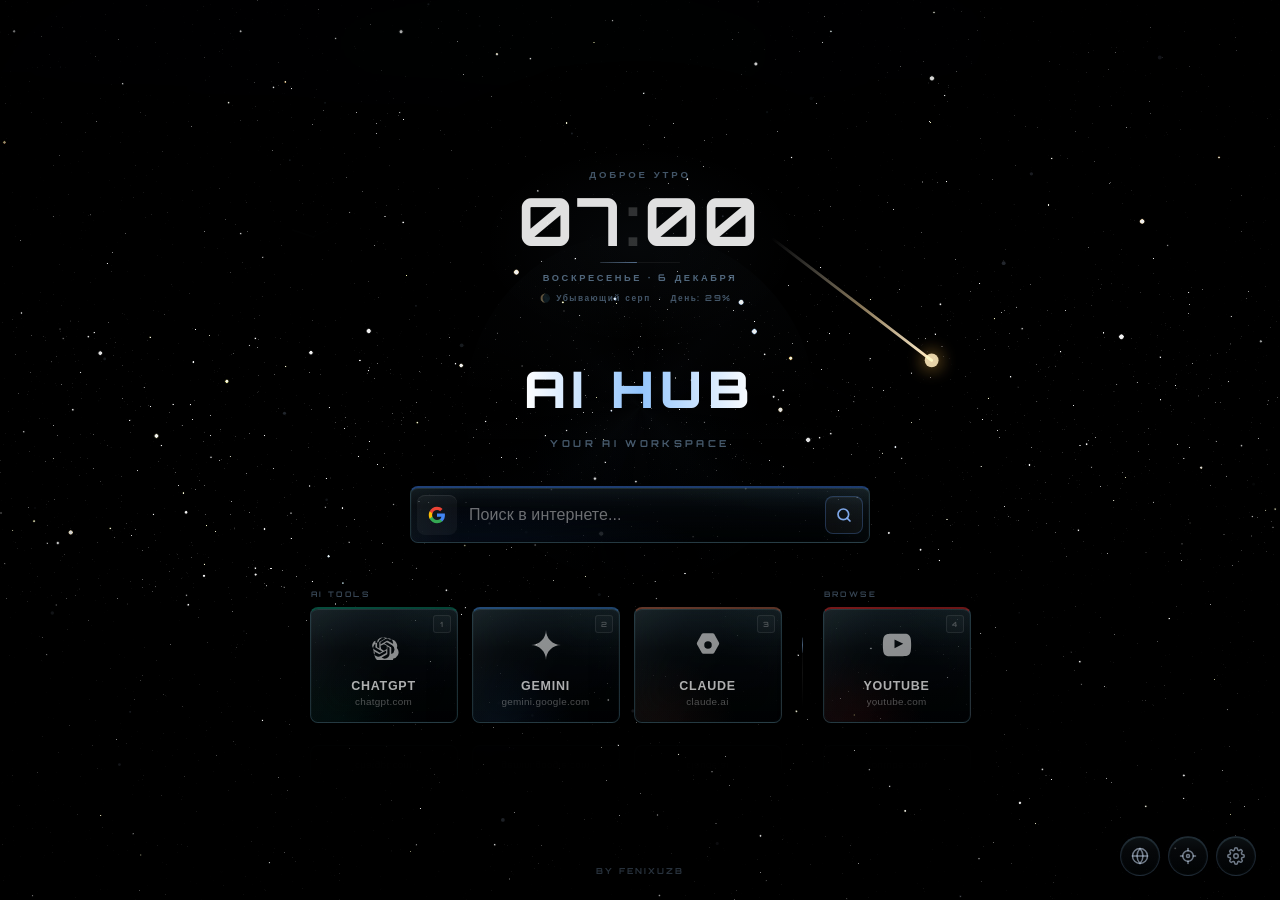
==== newtab.html @ faf59cb5 "backup: current project state" ====
<!DOCTYPE html>
<html lang="ru" class="aihub-booting">
<head>
  <meta charset="UTF-8">
  <meta name="theme-color" content="#05070a">
  <meta name="color-scheme" content="dark">
  <meta name="viewport" content="width=device-width, initial-scale=1">
  <title>AI Hub</title>

  <link rel="preconnect" href="https://fonts.googleapis.com">
  <link rel="preconnect" href="https://fonts.gstatic.com" crossorigin>
  <link href="https://fonts.googleapis.com/css2?family=Orbitron:wght@700;900&display=swap" rel="stylesheet">

  <link rel="dns-prefetch" href="https://chatgpt.com">
  <link rel="dns-prefetch" href="https://gemini.google.com">
  <link rel="dns-prefetch" href="https://claude.ai">
  <link rel="dns-prefetch" href="https://www.perplexity.ai">
  <link rel="dns-prefetch" href="https://grok.com">
  <link rel="dns-prefetch" href="https://chat.qwen.ai">
  <link rel="dns-prefetch" href="https://chat.deepseek.com">
  <link rel="dns-prefetch" href="https://copilot.microsoft.com">
  <link rel="dns-prefetch" href="https://chat.mistral.ai">
  <link rel="dns-prefetch" href="https://youtube.com">

  <script src="newtab-preload.js"></script>
  <link rel="stylesheet" href="newtab.css">
</head>
<body>
  <svg class="svg-filters" width="0" height="0" aria-hidden="true" focusable="false">
    <defs>
      <filter id="aihub-star-bloom" x="-8%" y="-8%" width="116%" height="116%" color-interpolation-filters="sRGB">
        <feColorMatrix in="SourceGraphic" type="matrix" values="
          1 0 0 0 0
          0 1 0 0 0
          0 0 1 0 0
          0.30 0.59 0.11 0 -0.58" result="brightMask"/>
        <feGaussianBlur id="aihub-star-bloom-blur" in="brightMask" stdDeviation="1.95" result="softBloom"/>
        <feColorMatrix id="aihub-star-bloom-lift" in="softBloom" type="matrix" values="
          1.16 0 0 0 0
          0 1.10 0 0 0
          0 0 1.30 0 0
          0 0 0 0.52 0" result="bloom"/>
        <feMerge>
          <feMergeNode in="SourceGraphic"/>
          <feMergeNode in="bloom"/>
        </feMerge>
      </filter>
    </defs>
  </svg>
  <canvas id="bg-canvas"></canvas>
  <canvas id="real-sky-canvas"></canvas>
  <canvas id="webgpu-stars-canvas"></canvas>
  <canvas id="bloom-canvas"></canvas>
  <div id="bg-dim"></div>
  <div id="aurora"></div>
  <div id="spotlight"></div>

  <main class="container">
    <div class="clock-wrap">
      <div class="greeting" id="greeting"></div>
      <div class="clock-time" id="clock-time">00:00</div>
      <div class="clock-sec-bar"><div class="clock-sec-fill" id="clock-sec-fill"></div></div>
      <div class="clock-date" id="clock-date"></div>
      <div class="clock-info" id="clock-info">
        <span id="moon-phase"></span>
        <span class="info-sep">·</span>
        <span id="day-progress"></span>
        <span class="info-sep" id="weather-sep">·</span>
        <span id="weather"></span>
      </div>
      <div class="workday-bar hidden" id="workday-bar">
        <div class="workday-fill" id="workday-fill"></div>
        <span class="workday-label" id="workday-label"></span>
      </div>
    </div>

    <div class="title-area">
      <div class="title-rays"></div>
      <h1 class="title" data-text="AI HUB">AI HUB</h1>
      <p class="subtitle" id="subtitle"></p>
    </div>

    <section id="focus-panel" class="focus-panel" aria-live="polite">
      <div class="focus-mode-tabs" role="tablist" aria-label="Pomodoro modes">
        <button class="focus-mode active" data-focus-mode="focus">Фокус</button>
        <button class="focus-mode" data-focus-mode="short">Перерыв</button>
        <button class="focus-mode" data-focus-mode="long">Длинный</button>
      </div>
      <div class="focus-time" id="focus-time">25:00</div>
      <div class="focus-progress"><div id="focus-progress-fill"></div></div>
      <div class="focus-status" id="focus-status">Готов</div>
      <div class="focus-actions">
        <button id="focus-start-pause" class="focus-action" title="Старт / Пауза">
          <svg id="focus-icon-play" width="18" height="18" viewBox="0 0 24 24" fill="currentColor"><path d="M8 5v14l11-7z"/></svg>
          <svg id="focus-icon-pause" width="18" height="18" viewBox="0 0 24 24" fill="currentColor" style="display:none"><path d="M7 5h4v14H7zM13 5h4v14h-4z"/></svg>
        </button>
        <button id="focus-reset" class="focus-action" title="Сброс">
          <svg width="18" height="18" viewBox="0 0 24 24" fill="none" stroke="currentColor" stroke-width="2" stroke-linecap="round" stroke-linejoin="round"><path d="M3 12a9 9 0 1 0 3-6.7"/><path d="M3 4v5h5"/></svg>
        </button>
        <button id="focus-next" class="focus-action" title="Следующий режим">
          <svg width="18" height="18" viewBox="0 0 24 24" fill="currentColor"><path d="M5 5l8 7-8 7V5zm9 0h3v14h-3V5z"/></svg>
        </button>
      </div>
    </section>

    <div class="search-wrap" id="search-wrap">
      <form id="search-form" class="search-form" autocomplete="off">
        <div class="search-engine-btn" id="search-engine-btn" title="Сменить поисковик">
          <svg class="search-engine-icon" id="search-icon-google" viewBox="0 0 24 24" fill="none" xmlns="http://www.w3.org/2000/svg">
            <path d="M22.56 12.25c0-.78-.07-1.53-.2-2.25H12v4.26h5.92c-.26 1.37-1.04 2.53-2.21 3.31v2.77h3.57c2.08-1.92 3.28-4.74 3.28-8.09z" fill="#4285F4"/>
            <path d="M12 23c2.97 0 5.46-.98 7.28-2.66l-3.57-2.77c-.98.66-2.23 1.06-3.71 1.06-2.86 0-5.29-1.93-6.16-4.53H2.18v2.84C3.99 20.53 7.7 23 12 23z" fill="#34A853"/>
            <path d="M5.84 14.09c-.22-.66-.35-1.36-.35-2.09s.13-1.43.35-2.09V7.07H2.18C1.43 8.55 1 10.22 1 12s.43 3.45 1.18 4.93l3.66-2.84z" fill="#FBBC05"/>
            <path d="M12 5.38c1.62 0 3.06.56 4.21 1.64l3.15-3.15C17.45 2.09 14.97 1 12 1 7.7 1 3.99 3.47 2.18 7.07l3.66 2.84c.87-2.6 3.3-4.53 6.16-4.53z" fill="#EA4335"/>
          </svg>
          <svg class="search-engine-icon" id="search-icon-youtube" viewBox="0 0 24 24" fill="currentColor" style="display:none; color: #ff3333;">
            <path d="M23 7s-.3-1.9-1.2-2.7c-1.1-1.2-2.4-1.2-3-1.3C16.4 3 12 3 12 3s-4.4 0-6.8.1c-.6.1-1.9.1-3 1.3C1.3 5.2 1 7 1 7S.7 9.1.7 11.2v1.6C.7 14.9 1 17 1 17s.3 1.9 1.2 2.7c1.1 1.2 2.6 1.1 3.3 1.2C7.5 21 12 21 12 21s4.4 0 6.8-.2c.6-.1 1.9-.1 3-1.3.9-.8 1.2-2.7 1.2-2.7s.3-2.1.3-4.2v-1.6C23.3 9.1 23 7 23 7zm-13 7.5v-7l7 3.5-7 3.5z"/>
          </svg>
          <svg class="search-engine-icon" id="search-icon-duckduckgo" viewBox="0 0 24 24" fill="none" style="display:none;">
            <circle cx="12" cy="12" r="10" fill="#de5833"/>
            <text x="12" y="16" text-anchor="middle" font-family="Arial,sans-serif" font-weight="900" font-size="11" fill="#fff" letter-spacing="-0.5">DDG</text>
          </svg>
        </div>
        <input
          id="search-input"
          class="search-input"
          type="text"
          placeholder="Поиск в интернете..."
          spellcheck="false"
          autocomplete="off"
        />
        <button type="button" id="search-clear" class="search-clear" aria-label="Очистить" style="display:none">
          <svg width="14" height="14" viewBox="0 0 24 24" fill="none" stroke="currentColor" stroke-width="2.5" stroke-linecap="round"><line x1="18" y1="6" x2="6" y2="18"/><line x1="6" y1="6" x2="18" y2="18"/></svg>
        </button>
        <button type="button" id="search-calc" class="search-calc" aria-label="Скопировать результат" style="display:none" title="Enter — скопировать">
          <span id="search-calc-value">= 0</span>
          <svg class="search-calc-icon" width="12" height="12" viewBox="0 0 24 24" fill="none" stroke="currentColor" stroke-width="2" stroke-linecap="round" stroke-linejoin="round"><rect x="9" y="9" width="13" height="13" rx="2"/><path d="M5 15H4a2 2 0 0 1-2-2V4a2 2 0 0 1 2-2h9a2 2 0 0 1 2 2v1"/></svg>
        </button>
        <button type="button" id="search-btn" class="search-btn" aria-label="Найти">
          <svg width="16" height="16" viewBox="0 0 24 24" fill="none" stroke="currentColor" stroke-width="2.5" stroke-linecap="round" stroke-linejoin="round"><circle cx="11" cy="11" r="8"/><line x1="21" y1="21" x2="16.65" y2="16.65"/></svg>
        </button>
      </form>
      <span class="search-opens" id="search-opens"></span>
    </div>

    <div class="buttons">
      <div class="btn-group">
        <span class="group-label">AI Tools</span>
        <div class="btn-row" id="ai-tools-row">
          <button id="open-chatgpt" class="button" data-ai-tool="chatgpt" data-url="https://chatgpt.com/" data-key="1" data-tooltip="Открыть ChatGPT" style="--brand-color: var(--gpt-color);">
            <span class="kbd-hint">1</span>

            <div class="icon-glow"></div>
            <svg viewBox="0 0 24 24" fill="currentColor">
              <path d="M22.28 14.37a5.1 5.1 0 00-.44-4.22 5.17 5.17 0 00-5.58-2.47 5.1 5.1 0 00-3.83-1.7 5.17 5.17 0 00-4.95 3.63 5.1 5.1 0 00-3.41 2.47 5.17 5.17 0 00.63 6.05 5.1 5.1 0 00.44 4.22 5.17 5.17 0 005.58 2.47 5.1 5.1 0 003.83 1.7 5.17 5.17 0 004.95-3.63 5.1 5.1 0 003.41-2.47 5.17 5.17 0 00-.63-6.05zM12.56 23a3.87 3.87 0 01-2.49-.91l.12-.07 4.14-2.39a.67.67 0 00.34-.59v-5.83l1.75 1.01a.06.06 0 01.03.05v4.83A3.89 3.89 0 0112.56 23zM4.19 19.43a3.87 3.87 0 01-.46-2.6l.12.07 4.14 2.39a.68.68 0 00.68 0l5.06-2.92v2.02a.06.06 0 01-.03.05l-4.19 2.42a3.89 3.89 0 01-5.32-1.43zM3.1 10.39a3.87 3.87 0 012.03-1.7v4.92a.67.67 0 00.34.59l5.06 2.92-1.75 1.01a.06.06 0 01-.06 0l-4.19-2.42A3.89 3.89 0 013.1 10.39zm14.37 3.35l-5.06-2.92 1.75-1.01a.06.06 0 01.06 0l4.19 2.42a3.89 3.89 0 01-.6 7.02v-4.92a.67.67 0 00-.34-.59zm1.74-2.62l-.12-.07-4.14-2.39a.68.68 0 00-.68 0l-5.06 2.92V9.56a.06.06 0 01.03-.05l4.19-2.42a3.89 3.89 0 015.78 4.03zM8.26 14.74l-1.75-1.01a.06.06 0 01-.03-.05V9.85a3.89 3.89 0 016.38-2.98l-.12.07-4.14 2.39a.67.67 0 00-.34.59zm.95-2.05L12 11.39l2.25 1.3v2.6L12 16.59l-2.25-1.3z"/>
            </svg>
            <span class="btn-name">ChatGPT</span>
            <span class="btn-url">chatgpt.com</span>
          </button>

          <button id="open-gemini" class="button" data-ai-tool="gemini" data-url="https://gemini.google.com/" data-key="2" data-tooltip="Открыть Gemini" style="--brand-color: var(--gemini-color);">
            <span class="kbd-hint">2</span>

            <div class="icon-glow"></div>
            <svg viewBox="0 0 24 24" fill="currentColor">
              <path d="M12 0c0 6.627-5.373 12-12 12 6.627 0 12 5.373 12 12 0-6.627 5.373-12 12-12-6.627 0-12-5.373-12-12z"/>
            </svg>
            <span class="btn-name">Gemini</span>
            <span class="btn-url">gemini.google.com</span>
          </button>

          <button id="open-claude" class="button" data-ai-tool="claude" data-url="https://claude.ai/" data-key="3" data-tooltip="Открыть Claude" style="--brand-color: var(--claude-color);">
            <span class="kbd-hint">3</span>

            <div class="icon-glow"></div>
            <svg viewBox="0 0 24 24" fill="currentColor">
              <path d="M15.7 2.5H8.3c-.5 0-1 .27-1.3.75L3.25 10c-.27.46-.27 1.04 0 1.5L7 18.25c.27.46.77.75 1.3.75h7.4c.5 0 1-.27 1.3-.75l3.75-6.75c.27-.46.27-1.04 0-1.5L17 3.25c-.27-.46-.77-.75-1.3-.75zM12 15a3 3 0 110-6 3 3 0 010 6z"/>
            </svg>
            <span class="btn-name">Claude</span>
            <span class="btn-url">claude.ai</span>
          </button>

          <button id="open-perplexity" class="button" data-ai-tool="perplexity" data-url="https://www.perplexity.ai/" data-key="4" data-tooltip="Открыть Perplexity" style="--brand-color: var(--perplexity-color);">
            <span class="kbd-hint">4</span>

            <div class="icon-glow"></div>
            <svg viewBox="0 0 24 24" fill="none" stroke="currentColor" stroke-width="1.8" stroke-linecap="round" stroke-linejoin="round">
              <path d="M12 3v18"/>
              <path d="M5 7.5h14v9H5z"/>
              <path d="M5 7.5 12 3l7 4.5"/>
              <path d="m5 16.5 7 4.5 7-4.5"/>
              <path d="M8.5 10.2h7"/>
              <path d="M8.5 13.8h7"/>
            </svg>
            <span class="btn-name">Perplexity</span>
            <span class="btn-url">perplexity.ai</span>
          </button>

          <button id="open-grok" class="button" data-ai-tool="grok" data-url="https://grok.com/" data-key="5" data-tooltip="Открыть Grok" style="--brand-color: var(--grok-color);">
            <span class="kbd-hint">5</span>

            <div class="icon-glow"></div>
            <svg viewBox="0 0 24 24" fill="none" stroke="currentColor" stroke-width="2.1" stroke-linecap="round" stroke-linejoin="round">
              <path d="M4 19 19 4"/>
              <path d="M9 4h10v10"/>
              <path d="M5 5l14 14"/>
            </svg>
            <span class="btn-name">Grok</span>
            <span class="btn-url">grok.com</span>
          </button>

          <button id="open-qwen" class="button" data-ai-tool="qwen" data-url="https://chat.qwen.ai/" data-key="6" data-tooltip="Открыть Qwen" style="--brand-color: var(--qwen-color);">
            <span class="kbd-hint">6</span>

            <div class="icon-glow"></div>
            <svg viewBox="0 0 24 24" fill="none" stroke="currentColor" stroke-width="1.8" stroke-linecap="round" stroke-linejoin="round">
              <circle cx="11" cy="11" r="6.5"/>
              <path d="M15.5 15.5 20 20"/>
              <path d="M8.2 10.4c.8-1.6 2.7-2.2 4.2-1.3 1.5.9 1.9 3 .9 4.4"/>
              <path d="M8.8 13.4h4.8"/>
            </svg>
            <span class="btn-name">Qwen</span>
            <span class="btn-url">chat.qwen.ai</span>
          </button>

          <button id="open-deepseek" class="button" data-ai-tool="deepseek" data-url="https://chat.deepseek.com/" data-key="7" data-tooltip="Открыть DeepSeek" style="--brand-color: var(--deepseek-color);">
            <span class="kbd-hint">7</span>

            <div class="icon-glow"></div>
            <svg viewBox="0 0 24 24" fill="none" stroke="currentColor" stroke-width="1.8" stroke-linecap="round" stroke-linejoin="round">
              <path d="M4 14c3.3-6 9.7-6 13 0"/>
              <path d="M7 17c2.2-3.4 7.8-3.4 10 0"/>
              <path d="M12 4v4"/>
              <path d="M5 8l3 2"/>
              <path d="m19 8-3 2"/>
              <circle cx="12" cy="18" r="1.8" fill="currentColor" stroke="none"/>
            </svg>
            <span class="btn-name">DeepSeek</span>
            <span class="btn-url">deepseek.com</span>
          </button>

          <button id="open-copilot" class="button" data-ai-tool="copilot" data-url="https://copilot.microsoft.com/" data-key="8" data-tooltip="Открыть Copilot" style="--brand-color: var(--copilot-color);">
            <span class="kbd-hint">8</span>

            <div class="icon-glow"></div>
            <svg viewBox="0 0 24 24" fill="none" stroke="currentColor" stroke-width="1.7" stroke-linecap="round" stroke-linejoin="round">
              <path d="M7.5 5.5c2.7-2.4 6.9-2.4 9.6.1 2.7 2.5 3 6.6.7 9.5"/>
              <path d="M16.5 18.5c-2.7 2.4-6.9 2.4-9.6-.1-2.7-2.5-3-6.6-.7-9.5"/>
              <path d="M7 9h10"/>
              <path d="M7 15h10"/>
            </svg>
            <span class="btn-name">Copilot</span>
            <span class="btn-url">copilot.microsoft.com</span>
          </button>

          <button id="open-mistral" class="button" data-ai-tool="mistral" data-url="https://chat.mistral.ai/chat" data-key="9" data-tooltip="Открыть Mistral Le Chat" style="--brand-color: var(--mistral-color);">
            <span class="kbd-hint">9</span>

            <div class="icon-glow"></div>
            <svg viewBox="0 0 24 24" fill="currentColor">
              <path d="M4 5h4v4H4zM10 5h4v4h-4zM16 5h4v4h-4zM7 10h4v4H7zM13 10h4v4h-4zM4 15h4v4H4zM10 15h4v4h-4zM16 15h4v4h-4z"/>
            </svg>
            <span class="btn-name">Mistral</span>
            <span class="btn-url">chat.mistral.ai</span>
          </button>
        </div>
      </div>

      <div class="group-sep"></div>

      <div class="btn-group">
        <span class="group-label">Browse</span>
        <div class="btn-row">
          <button id="open-youtube" class="button" data-url="https://youtube.com/" data-key="0" data-tooltip="Открыть YouTube" style="--brand-color: var(--yt-color);">
            <span class="kbd-hint">0</span>

            <div class="icon-glow"></div>
            <svg viewBox="0 0 24 24" fill="currentColor">
              <path d="M23 7s-.3-1.9-1.2-2.7c-1.1-1.2-2.4-1.2-3-1.3C16.4 3 12 3 12 3s-4.4 0-6.8.1c-.6.1-1.9.1-3 1.3C1.3 5.2 1 7 1 7S.7 9.1.7 11.2v1.6C.7 14.9 1 17 1 17s.3 1.9 1.2 2.7c1.1 1.2 2.6 1.1 3.3 1.2C7.5 21 12 21 12 21s4.4 0 6.8-.2c.6-.1 1.9-.1 3-1.3.9-.8 1.2-2.7 1.2-2.7s.3-2.1.3-4.2v-1.6C23.3 9.1 23 7 23 7zm-13 7.5v-7l7 3.5-7 3.5z"/>
            </svg>
            <span class="btn-name">YouTube</span>
            <span class="btn-url">youtube.com</span>
          </button>
        </div>
      </div>
    </div>
  </main>

  <div class="byline">by FenixUzb</div>
  <div id="focus-toast" class="focus-toast"></div>

  <div id="settings-panel" class="settings-panel hidden">
    <div class="settings-title">Настройки</div>
    <div class="hdr-debug" id="hdr-debug" aria-live="polite"></div>
    <label class="settings-toggle"><input type="checkbox" id="set-vignette" checked><span>Виньетка</span></label>
    <label class="settings-toggle"><input type="checkbox" id="set-shooting" checked><span>Звездопад</span></label>
    <div class="settings-range">
      <label class="settings-range-label" for="set-shooting-speed">
        <span>Скорость метеоров</span>
        <span id="set-shooting-speed-value">100%</span>
      </label>
      <input type="range" id="set-shooting-speed" class="settings-range-input" min="0" max="3" step="0.1" value="1">
    </div>
    <label class="settings-toggle"><input type="checkbox" id="set-nebula" checked><span>Туманность</span></label>
    <label class="settings-toggle">
      <input type="checkbox" id="set-warp">
      <span>Полёт сквозь звёзды</span>
    </label>
    <div class="settings-range">
      <label class="settings-range-label" for="set-flight-speed">
        <span>Скорость полёта</span>
        <span id="set-flight-speed-value">9x</span>
      </label>
      <input type="range" id="set-flight-speed" class="settings-range-input" min="1" max="15" step="0.5" value="9">
    </div>
    <div class="settings-range">
      <label class="settings-range-label" for="set-flight-star-count">
        <span>Количество звёзд</span>
        <span id="set-flight-star-count-value">520</span>
      </label>
      <input type="range" id="set-flight-star-count" class="settings-range-input" min="100" max="2000" step="20" value="520">
    </div>
    <details class="settings-advanced">
      <summary>Детали неба</summary>
      <label class="settings-toggle"><input type="checkbox" id="set-aurora" checked><span>Сияние</span></label>
      <label class="settings-toggle"><input type="checkbox" id="set-constellations" checked><span>Созвездия</span></label>
      <label class="settings-toggle"><input type="checkbox" id="set-dust" checked><span>Пылинки</span></label>
    </details>
    <details class="settings-advanced">
      <summary>Визуальные эффекты</summary>
      <label class="settings-toggle"><input type="checkbox" id="set-cosmic-depth" checked><span>3D глубина</span></label>
      <label class="settings-toggle"><input type="checkbox" id="set-hdr" checked><span>HDR / P3</span></label>
      <label class="settings-toggle"><input type="checkbox" id="set-bloom" checked><span>Bloom</span></label>
      <label class="settings-toggle"><input type="checkbox" id="set-planet" checked><span>Планета</span></label>
      <label class="settings-toggle"><input type="checkbox" id="set-cursor-lens" checked><span>Линза курсора</span></label>
      <label class="settings-toggle"><input type="checkbox" id="set-blackhole"><span>Чёрная дыра</span></label>
      <label class="settings-toggle"><input type="checkbox" id="set-realsky"><span>Реальное небо</span></label>
      <label class="settings-toggle"><input type="checkbox" id="set-audio-reactive"><span>Аудиореактив</span></label>
      <div class="settings-audio">
        <label class="settings-city-label" for="set-audio-source">Источник</label>
        <select id="set-audio-source" class="settings-select">
          <option value="mic">Микрофон</option>
          <option value="system">Системный звук</option>
        </select>
        <div id="audio-reactive-status" class="settings-status" aria-live="polite"></div>
      </div>
      <label class="settings-toggle"><input type="checkbox" id="set-acrylic" checked><span>Акрил</span></label>
      <label class="settings-toggle"><input type="checkbox" id="set-refraction" checked><span>Преломление</span></label>
    </details>
    <details class="settings-advanced settings-tools">
      <summary>Нейросети на экране</summary>
      <div id="ai-tool-settings-list" class="settings-toggle-list"></div>
      <div class="settings-mini-actions">
        <button type="button" id="ai-tools-core">Основные</button>
        <button type="button" id="ai-tools-all">Все</button>
      </div>
      <div class="settings-custom-tool">
        <label class="settings-city-label" for="custom-tool-name">Своя ссылка</label>
        <input type="text" id="custom-tool-name" class="settings-city-input" placeholder="Название" autocomplete="off" spellcheck="false">
        <input type="text" id="custom-tool-url" class="settings-city-input" placeholder="https://..." autocomplete="off" spellcheck="false">
        <button type="button" id="custom-tool-add" class="settings-add-button">Добавить</button>
        <div id="custom-tools-list" class="custom-tools-list"></div>
      </div>
    </details>
    <div class="settings-divider"></div>
    <div class="settings-range">
      <label class="settings-range-label" for="set-star-glow">
        <span>Свечение</span>
        <span id="set-star-glow-value">170%</span>
      </label>
      <input type="range" id="set-star-glow" class="settings-range-input" min="0.8" max="4" step="0.05" value="1.7">
    </div>
    <div class="settings-divider"></div>
    <div class="settings-range">
      <label class="settings-range-label" for="set-scale">
        <span>Масштаб</span>
        <span id="set-scale-value">100%</span>
      </label>
      <input type="range" id="set-scale" class="settings-range-input" min="0.5" max="1.15" step="0.05" value="1">
    </div>
    <div class="settings-divider"></div>
    <div class="settings-range">
      <label class="settings-range-label" for="set-search-width">
        <span>Ширина поиска</span>
        <span id="set-search-width-value">460px</span>
      </label>
      <input type="range" id="set-search-width" class="settings-range-input" min="320" max="800" step="10" value="460">
    </div>
    <div class="settings-divider"></div>
    <div class="settings-city">
      <label class="settings-city-label">Город (погода)</label>
      <input type="text" id="set-city" class="settings-city-input" placeholder="Например: Tashkent" autocomplete="off" spellcheck="false">
    </div>
  </div>

  <div class="bottom-buttons">
    <button id="toggle-mode" class="icon-button" title="Полёт / Небо">
      <svg id="mode-icon-static" width="18" height="18" viewBox="0 0 24 24" fill="none" stroke="currentColor" stroke-width="2" stroke-linecap="round" stroke-linejoin="round"><circle cx="12" cy="12" r="10"/><path d="M12 2a15.3 15.3 0 0 1 4 10 15.3 15.3 0 0 1-4 10 15.3 15.3 0 0 1-4-10 15.3 15.3 0 0 1 4-10z"/><path d="M2 12h20"/></svg>
      <svg id="mode-icon-warp" width="18" height="18" viewBox="0 0 24 24" fill="none" stroke="currentColor" stroke-width="2" stroke-linecap="round" stroke-linejoin="round" style="display:none"><polygon points="13 2 3 14 12 14 11 22 21 10 12 10 13 2"/></svg>
    </button>
    <button id="toggle-focus" class="icon-button" title="Фокус">
      <svg width="18" height="18" viewBox="0 0 24 24" fill="none" stroke="currentColor" stroke-width="2" stroke-linecap="round" stroke-linejoin="round"><circle cx="12" cy="12" r="7"/><circle cx="12" cy="12" r="2"/><path d="M12 2v3"/><path d="M12 19v3"/><path d="M2 12h3"/><path d="M19 12h3"/></svg>
    </button>
    <button id="toggle-settings" class="icon-button" title="Настройки">
      <svg width="18" height="18" viewBox="0 0 24 24" fill="none" stroke="currentColor" stroke-width="2" stroke-linecap="round" stroke-linejoin="round"><circle cx="12" cy="12" r="3"/><path d="M19.4 15a1.65 1.65 0 00.33 1.82l.06.06a2 2 0 01-2.83 2.83l-.06-.06a1.65 1.65 0 00-1.82-.33 1.65 1.65 0 00-1 1.51V21a2 2 0 01-4 0v-.09A1.65 1.65 0 009 19.4a1.65 1.65 0 00-1.82.33l-.06.06a2 2 0 01-2.83-2.83l.06-.06A1.65 1.65 0 004.68 15a1.65 1.65 0 00-1.51-1H3a2 2 0 010-4h.09A1.65 1.65 0 004.6 9a1.65 1.65 0 00-.33-1.82l-.06-.06a2 2 0 012.83-2.83l.06.06A1.65 1.65 0 009 4.68a1.65 1.65 0 001-1.51V3a2 2 0 014 0v.09a1.65 1.65 0 001 1.51 1.65 1.65 0 001.82-.33l.06-.06a2 2 0 012.83 2.83l-.06.06A1.65 1.65 0 0019.4 9a1.65 1.65 0 001.51 1H21a2 2 0 010 4h-.09a1.65 1.65 0 00-1.51 1z"/></svg>
    </button>
  </div>

  <script src="vendor/three.min.js"></script>
  <script src="shared/aihub-canvas.js"></script>
  <script src="shared/aihub-astro.js"></script>
  <script src="shared/aihub-realsky.js"></script>
  <script src="shared/aihub-real-constellations.js"></script>
  <script src="shared/aihub-audio-reactive.js"></script>
  <script src="shared/aihub-webgpu-starfield.js"></script>
  <script src="shared/aihub-starfield-worker-source.js"></script>
  <script src="shared/aihub-worker-starfield.js"></script>
  <script src="cosmic-depth.js"></script>
  <script src="newtab.js"></script>
</body>
</html>
---- newtab.css ----
:root {
  --bg-color: #000000;
  --text-main: #f0f6fc;
  --text-dim: #8b949e;
  --gpt-color: #10a37f;
  --gemini-color: #4ea1fd;
  --claude-color: #d97757;
  --perplexity-color: #20c7b8;
  --grok-color: #f4f4f5;
  --qwen-color: #7c8cff;
  --deepseek-color: #4f8cff;
  --copilot-color: #38bdf8;
  --mistral-color: #ffb84d;
  --yt-color: #ff3333;
  --transition: all 0.25s cubic-bezier(0.2, 0, 0, 1);
  --ui-scale: 1;
  --panel-radius: 8px;
  --acrylic-base: rgba(4, 11, 16, 0.38);
  --acrylic-base-soft: rgba(6, 16, 22, 0.46);
  --acrylic-base-strong: rgba(4, 11, 16, 0.62);
  --acrylic-border: rgba(103, 159, 181, 0.36);
  --acrylic-border-soft: rgba(97, 150, 171, 0.3);
  --acrylic-shadow: 0 18px 54px rgba(0, 0, 0, 0.52), 0 3px 16px rgba(0, 0, 0, 0.36);
  --acrylic-inset: inset 0 1px 0 rgba(190, 238, 252, 0.09), inset 0 -1px 0 rgba(0, 0, 0, 0.48), inset 0 0 0 1px rgba(130, 190, 210, 0.04);
  --acrylic-sheen: linear-gradient(180deg, rgba(173, 226, 244, 0.062), rgba(255, 255, 255, 0.018) 34%, rgba(0, 0, 0, 0.14));
  --canvas-bloom-filter-url: url(#aihub-star-bloom);
  --canvas-bloom-radius: 0;
  --canvas-bloom-opacity: 0;
  --canvas-bloom-overlay-opacity: 0;
}

html, body {
  margin: 0; padding: 0; height: 100%;
  background: var(--bg-color);
  font-family: -apple-system, BlinkMacSystemFont, "Segoe UI", Roboto, Helvetica, Arial, sans-serif;
  overflow: hidden;
  color: var(--text-main);
  -webkit-font-smoothing: antialiased;
}

.aihub-booting .container,
.aihub-booting .byline,
.aihub-booting .bottom-buttons,
.aihub-booting .focus-toast {
  opacity: 0 !important;
  visibility: hidden !important;
  pointer-events: none !important;
  animation: none !important;
  transition: none !important;
}

.aihub-booting .settings-panel {
  display: none !important;
}

/* Vignette with breathing */
body::after {
  content: "";
  position: fixed;
  top: 0; left: 0;
  width: 100%; height: 100%;
  box-shadow: inset 0 0 150px rgba(0,0,0,0.9);
  pointer-events: none;
  z-index: 2;
  animation: vignetteBreathe 8s ease-in-out infinite;
  transition: opacity 0.4s ease;
}

.no-vignette::after { opacity: 0; }

@keyframes vignetteBreathe {
  0%, 100% { box-shadow: inset 0 0 150px rgba(0,0,0,0.9); }
  50%      { box-shadow: inset 0 0 190px rgba(0,0,0,0.95); }
}

/* Background */
.svg-filters {
  position: absolute;
  width: 0;
  height: 0;
  overflow: hidden;
  pointer-events: none;
}

#bg-canvas {
  position: fixed;
  top: 0; left: 0;
  width: 100%; height: 100%;
  z-index: 0;
  background: #000000;
  filter: brightness(var(--canvas-star-brightness, 1)) saturate(var(--star-layer-saturation, 1));
  transition: background 0.8s ease, filter 0.25s ease;
}

#bloom-canvas {
  position: fixed;
  top: 0; left: 0;
  width: 100%; height: 100%;
  z-index: 0;
  pointer-events: none;
  background: transparent;
  mix-blend-mode: screen;
  opacity: 0;
  filter: none;
  transform: translateZ(0);
  transition: opacity 0.25s ease, filter 0.25s ease;
}

#real-sky-canvas {
  position: fixed;
  top: 0; left: 0;
  width: 100%; height: 100%;
  z-index: 0;
  pointer-events: none;
  background: transparent;
  mix-blend-mode: screen;
  opacity: 0;
  transition: opacity 0.35s ease;
}

.real-sky-on #real-sky-canvas {
  opacity: 1;
}

@media (prefers-reduced-motion: reduce) {
  .real-sky-on #real-sky-canvas {
    opacity: 0.8;
  }
}

#webgpu-stars-canvas {
  position: fixed;
  top: 0; left: 0;
  width: 100%; height: 100%;
  z-index: 0;
  pointer-events: none;
  background: transparent;
  mix-blend-mode: screen;
  opacity: 0;
  transition: opacity 0.35s ease;
}

.webgpu-stars-on #webgpu-stars-canvas {
  opacity: 1;
}

.warp-sky-layer {
  position: fixed;
  inset: 0;
  width: 100vw;
  height: 100vh;
  z-index: 1;
  pointer-events: none;
  background: transparent;
  mix-blend-mode: screen;
  opacity: 0;
  filter: brightness(0.88) saturate(1.08);
  transition: opacity 0.45s ease, filter 0.25s ease;
}

.warp-mode .warp-sky-layer {
  opacity: 0.56;
}

.bloom-on #bloom-canvas {
  opacity: 0;
}

@media (prefers-reduced-motion: reduce) {
  .bloom-on #bloom-canvas {
    opacity: 0;
  }
  .warp-mode .warp-sky-layer {
    opacity: 0.5;
  }
}

.hdr-debug {
  font-family: ui-monospace, SFMono-Regular, "Cascadia Mono", Menlo, monospace;
  font-size: 0.42rem;
  line-height: 1.55;
  letter-spacing: 0.06em;
  color: rgba(166, 211, 255, 0.55);
  background: rgba(8, 18, 28, 0.55);
  border: 1px solid rgba(147, 197, 253, 0.16);
  border-radius: 5px;
  padding: 6px 8px;
  margin-bottom: 4px;
  white-space: pre-line;
  word-break: break-word;
}
.hdr-debug .hdr-ok { color: rgba(120, 230, 170, 0.95); }
.hdr-debug .hdr-no { color: rgba(255, 150, 130, 0.85); }
.hdr-debug .hdr-key { color: rgba(166, 211, 255, 0.42); }

@keyframes nebulaDrift {
  0%   { background-position: 0% 0%, 100% 100%, center; }
  50%  { background-position: 10% 20%, 90% 70%, center; }
  100% { background-position: 0% 0%, 100% 100%, center; }
}

.no-nebula #bg-canvas {
  background: #000000;
  animation: none;
}

/* Darkness overlay */
#bg-dim {
  position: fixed;
  inset: 0;
  background: #000;
  opacity: var(--bg-dim, 0);
  pointer-events: none;
  z-index: 1;
  transition: opacity 0.4s ease;
}

.glass-refraction-layer {
  position: fixed;
  inset: 0;
  width: 100vw;
  height: 100vh;
  pointer-events: none;
  z-index: 2;
  mix-blend-mode: normal;
  opacity: 0.78;
  transition: opacity 0.35s ease;
}

.glass-refraction-layer.hidden { opacity: 0; }

.cosmic-depth-layer {
  position: fixed;
  inset: 0;
  width: 100vw;
  height: 100vh;
  pointer-events: none;
  z-index: 1;
  opacity: 0.72;
  filter: brightness(var(--star-layer-brightness, 1)) saturate(var(--star-layer-saturation, 1));
  transition: opacity 0.5s ease;
}

.cosmic-depth-layer.hidden { opacity: 0; }
.cosmic-depth-layer.warp { opacity: 0.26; }
.no-nebula .cosmic-depth-layer { opacity: 0.35; }

.three-starfield-layer {
  position: fixed;
  inset: 0;
  width: 100vw;
  height: 100vh;
  pointer-events: none;
  z-index: 1;
  opacity: 0.96;
  filter: brightness(var(--star-layer-brightness, 1)) saturate(var(--star-layer-saturation, 1));
  mix-blend-mode: screen;
  transition: opacity 0.5s ease;
}

.three-starfield-layer.hidden,
.three-starfield-layer.warp { opacity: 0; }

.no-acrylic .search-form,
.no-acrylic .search-history-panel,
.no-acrylic .button,
.no-acrylic .search-engine-tooltip,
.no-acrylic .settings-panel,
.no-acrylic .focus-mode-tabs,
.no-acrylic .focus-action,
.no-acrylic .focus-task-input,
.no-acrylic .focus-timer-card,
.no-acrylic .icon-button,
.no-acrylic .tooltip {
  backdrop-filter: none !important;
  -webkit-backdrop-filter: none !important;
  background-color: rgba(3, 8, 12, 0.58) !important;
}

.no-acrylic .search-form::after,
.no-acrylic .button::before {
  backdrop-filter: none !important;
  -webkit-backdrop-filter: none !important;
  opacity: 0.2;
}

/* Warp mode: pure black cosmos for max contrast */
.warp-mode #bg-canvas {
  background: #000000;
  animation: none;
}
.warp-mode #aurora { opacity: 0; pointer-events: none; }
.warp-mode #spotlight { display: none; }

.warp-transition-layer {
  position: fixed;
  inset: 0;
  width: 100vw;
  height: 100vh;
  pointer-events: none;
  z-index: 1;
  opacity: 1;
  transition: opacity 0.95s cubic-bezier(0.2, 0, 0, 1);
}

.warp-entering .container,
.warp-exiting .container {
  filter: saturate(1.08) brightness(1.04);
}

/* Aurora Borealis */
#aurora {
  position: fixed;
  top: -40%; left: -20%;
  width: 140%; height: 55%;
  background:
    radial-gradient(ellipse at 20% 80%, rgba(78, 161, 253, 0.022) 0%, transparent 50%),
    radial-gradient(ellipse at 50% 90%, rgba(16, 163, 127, 0.018) 0%, transparent 45%),
    radial-gradient(ellipse at 80% 80%, rgba(147, 120, 253, 0.016) 0%, transparent 50%);
  pointer-events: none;
  z-index: 1;
  filter: blur(40px);
  animation: auroraDrift 20s ease-in-out infinite alternate;
  opacity: 0.48;
  transition: opacity 0.5s;
}

@keyframes auroraDrift {
  0%   { transform: translateX(-3%) skewX(-2deg); }
  33%  { transform: translateX(2%) skewX(1deg); }
  66%  { transform: translateX(-1%) skewX(-1deg); }
  100% { transform: translateX(3%) skewX(2deg); }
}

.no-nebula #aurora, #aurora.hidden { opacity: 0; pointer-events: none; }

/* Container */
.container {
  position: relative;
  display: flex;
  flex-direction: column;
  align-items: center;
  justify-content: center;
  min-height: 100vh;
  max-height: 100vh;
  box-sizing: border-box;
  padding: clamp(24px, 4vh, 44px) 24px;
  overflow-y: auto;
  scrollbar-width: none;
  z-index: 3;
  transform: scale(var(--ui-scale));
  transform-origin: center;
  animation: fadeIn 1s ease-out forwards;
}

.container::-webkit-scrollbar { display: none; }

.layout-scroll .container {
  justify-content: flex-start;
  padding-top: clamp(18px, 3vh, 32px);
  padding-bottom: 96px;
}

.layout-scroll .clock-wrap { margin-bottom: 1rem; }
.layout-scroll .subtitle { margin-bottom: 1.45rem; }
.layout-scroll .search-wrap { margin-bottom: 1.45rem; }

@keyframes fadeIn {
  from { opacity: 0; }
  to { opacity: 1; }
}

@keyframes fadeSlideIn {
  from { opacity: 0; transform: translateY(14px); }
  to   { opacity: 1; transform: translateY(0); }
}

/* Cursor Spotlight */
#spotlight {
  position: fixed;
  width: 350px; height: 350px;
  border-radius: 50%;
  background: radial-gradient(circle, rgba(147, 197, 253, 0.028) 0%, transparent 65%);
  pointer-events: none;
  z-index: 1;
  transform: translate(-50%, -50%);
  left: 50%; top: 50%;
  transition: none;
}

/* Clock */
.clock-wrap {
  display: flex;
  flex-direction: column;
  align-items: center;
  margin-bottom: 1.55rem;
  animation: fadeSlideIn 0.6s ease backwards;
  position: relative;
}

/* Subtle breathing glow halo behind clock */
.clock-wrap::before {
  content: "";
  position: absolute;
  top: 50%; left: 50%;
  transform: translate(-50%, -45%);
  width: 320px; height: 200px;
  background: radial-gradient(ellipse, rgba(147, 197, 253, 0.04) 0%, transparent 70%);
  border-radius: 50%;
  pointer-events: none;
  animation: clockHalo 6s ease-in-out infinite;
  z-index: -1;
}

@keyframes clockHalo {
  0%, 100% { opacity: 0.5; transform: translate(-50%, -45%) scale(1); }
  50%      { opacity: 1; transform: translate(-50%, -45%) scale(1.08); }
}

.greeting {
  font-family: 'Orbitron', sans-serif;
  font-size: 0.6rem;
  font-weight: 700;
  letter-spacing: 0.3em;
  text-transform: uppercase;
  color: rgba(166, 211, 255, 0.4);
  margin-bottom: 0.5rem;
  min-height: 1em;
}

.clock-sec-bar {
  width: 80px; height: 1.5px;
  background: rgba(255, 255, 255, 0.06);
  border-radius: 1px;
  margin-top: 0.45rem;
  overflow: hidden;
}

.clock-sec-fill {
  height: 100%; width: 0%;
  background: linear-gradient(to right, rgba(147, 197, 253, 0.15), rgba(147, 197, 253, 0.5));
  border-radius: 1px;
  transition: width 1s linear;
}

.clock-time {
  font-family: 'Orbitron', sans-serif;
  font-size: clamp(3.35rem, 6vw, 4.15rem);
  font-weight: 700;
  letter-spacing: 0.06em;
  color: rgba(255, 255, 255, 0.88);
  line-height: 1;
  animation: clockPulse 2s ease-in-out infinite;
}

.colon {
  display: inline-block;
  width: 1.2rem;
  text-align: center;
  opacity: 1;
  transition: opacity 0.5s ease;
}
.colon-dim { opacity: 0.2; }

@keyframes clockPulse {
  0%   { text-shadow: 0 0 4px rgba(147, 197, 253, 0.05); }
  50%  { text-shadow: 0 0 12px rgba(147, 197, 253, 0.25), 0 0 30px rgba(0, 102, 255, 0.1); }
  100% { text-shadow: 0 0 4px rgba(147, 197, 253, 0.05); }
}

.clock-date {
  font-family: 'Orbitron', sans-serif;
  font-size: 0.58rem;
  font-weight: 700;
  letter-spacing: 0.28em;
  text-transform: uppercase;
  color: rgba(166, 211, 255, 0.48);
  margin-top: 0.55rem;
}

/* Clock info row (moon, weather, day progress) */
.clock-info {
  display: flex;
  align-items: center;
  gap: 8px;
  margin-top: 0.6rem;
  font-family: 'Orbitron', sans-serif;
  font-size: 0.52rem;
  font-weight: 700;
  letter-spacing: 0.18em;
  color: rgba(166, 211, 255, 0.4);
}
.info-sep { opacity: 0.3; }

/* Workday progress bar (9:00–18:00) */
.workday-bar {
  position: relative;
  width: 140px; height: 3px;
  background: rgba(255, 255, 255, 0.04);
  border-radius: 2px;
  margin-top: 0.55rem;
  overflow: hidden;
}
.workday-fill {
  height: 100%; width: 0%;
  background: linear-gradient(to right, rgba(16, 163, 127, 0.4), rgba(78, 161, 253, 0.5));
  border-radius: 2px;
  transition: width 1s ease;
}
.workday-label {
  position: absolute;
  top: -1px; left: 0; right: 0;
  text-align: center;
  font-family: 'Orbitron', sans-serif;
  font-size: 0.38rem; font-weight: 700;
  letter-spacing: 0.15em;
  color: rgba(147, 197, 253, 0.2);
  transform: translateY(-100%);
  margin-top: -2px;
}
.workday-bar.hidden { display: none; }

/* Title Area */
.title-area {
  position: relative;
  display: flex;
  flex-direction: column;
  align-items: center;
  animation: fadeSlideIn 0.6s 0.15s ease backwards;
}

/* God-rays behind title */
.title-rays {
  position: absolute;
  top: 50%; left: 50%;
  transform: translate(-50%, -50%);
  width: 350px; height: 350px;
  background: conic-gradient(
    from 0deg,
    transparent, rgba(147,197,253,0.02), transparent,
    rgba(147,197,253,0.015), transparent,
    rgba(147,197,253,0.02), transparent,
    rgba(147,197,253,0.015), transparent
  );
  border-radius: 50%;
  animation: raysRotate 40s linear infinite;
  pointer-events: none;
  opacity: 0.8;
}

@keyframes raysRotate {
  to { transform: translate(-50%, -50%) rotate(360deg); }
}

.title {
  font-family: 'Orbitron', sans-serif;
  font-weight: 900;
  letter-spacing: 0.12em;
  line-height: 1.1;
  text-transform: uppercase;
  margin-bottom: 0.65rem;
  color: transparent;
  background: linear-gradient(to right, #ffffff, #93c5fd, #ffffff);
  -webkit-background-clip: text;
  background-clip: text;
  font-size: clamp(2.35rem, 5.2vw, 3.15rem);
  animation: text-glow 2s ease-in-out infinite;
  position: relative;
  transition: filter 0.15s ease;
}

/* Glitch on hover */
.title:hover {
  filter: drop-shadow(-2px 0 rgba(255,0,100,0.35)) drop-shadow(2px 0 rgba(0,255,200,0.35));
  animation: text-glow 2s ease-in-out infinite, glitchShake 0.15s steps(2) 3;
}

@keyframes glitchShake {
  0%   { transform: translate(0); }
  25%  { transform: translate(-3px, 1px) skewX(-1deg); }
  50%  { transform: translate(2px, -1px) skewX(1deg); }
  75%  { transform: translate(-1px, 0); }
  100% { transform: translate(0); }
}

.subtitle {
  font-family: 'Orbitron', sans-serif;
  font-size: 0.6rem;
  font-weight: 700;
  letter-spacing: 0.35em;
  text-transform: uppercase;
  color: rgba(166, 211, 255, 0.42);
  margin-bottom: 2.35rem;
  animation: fadeSlideIn 0.5s 0.28s ease backwards;
  min-height: 1.2em;
}

.subtitle.typing-cursor::after {
  content: "|";
  animation: cursorBlink 0.6s step-end infinite;
  color: rgba(147, 197, 253, 0.6);
  margin-left: 1px;
}

@keyframes cursorBlink {
  0%, 100% { opacity: 1; }
  50%      { opacity: 0; }
}

@keyframes text-glow {
  0%   { text-shadow: 0 0 4px rgba(0, 102, 255, 0.1); }
  50%  {
    text-shadow:
      0 0  8px rgba(147, 197, 253, 0.82),
      0 0 18px rgba(0,  102, 255, 0.58),
      0 0 34px rgba(0,  102, 255, 0.3),
      0 0 60px rgba(0,  102, 255, 0.12);
  }
  100% { text-shadow: 0 0 4px rgba(0, 102, 255, 0.1); }
}

@media (max-width: 1024px) {
  .title { font-size: 2.2rem; }
}

/* Search Bar */
.search-wrap {
  width: min(var(--search-width, 460px), calc(100vw - 48px));
  margin-bottom: 2.25rem;
  animation: fadeSlideIn 0.5s 0.22s ease backwards;
  text-align: center;
  position: relative;
}

.search-form {
  --_sc: var(--search-color, #4285F4);
  display: flex;
  align-items: center;
  gap: 2px;
  padding: 6px;
  border-radius: var(--panel-radius);
  background-color: var(--acrylic-base);
  background-image:
    radial-gradient(120% 180% at 10% 120%, color-mix(in srgb, var(--_sc) 10%, transparent) 0%, transparent 48%),
    radial-gradient(90% 120% at 100% 0%, rgba(145, 207, 229, 0.045) 0%, transparent 50%),
    var(--acrylic-sheen);
  border: 1px solid var(--acrylic-border-soft);
  border-top: 2px solid color-mix(in srgb, var(--_sc) 44%, transparent);
  backdrop-filter: blur(28px) saturate(155%) contrast(118%) brightness(0.56);
  -webkit-backdrop-filter: blur(28px) saturate(155%) contrast(118%) brightness(0.56);
  box-shadow:
    var(--acrylic-shadow),
    var(--acrylic-inset);
  position: relative;
  isolation: isolate;
  animation: searchFloat 7s ease-in-out infinite;
  transition: box-shadow 0.3s ease,
              background 0.3s ease,
              border-color 0.3s ease,
              border-top-color 0.3s ease,
              translate 0.28s cubic-bezier(0.2, 0.8, 0.2, 1);
}

.search-form > * {
  position: relative;
  z-index: 1;
}

@keyframes searchFloat {
  0%, 100% { transform: translateY(0); }
  50%      { transform: translateY(-1.5px); }
}

/* Soft engine-tinted aura behind the pill — breathes idly, full bloom on focus */
.search-form::before {
  content: "";
  position: absolute;
  inset: -16px;
  border-radius: inherit;
  background: radial-gradient(ellipse at center,
    color-mix(in srgb, var(--_sc) 28%, transparent) 0%,
    transparent 65%);
  filter: blur(22px);
  opacity: 0;
  z-index: -1;
  pointer-events: none;
  animation: auraBreathe 5s ease-in-out infinite;
  transition: opacity 0.45s ease;
}

.search-form::after {
  content: "";
  position: absolute;
  inset: 0;
  z-index: 0;
  border-radius: inherit;
  pointer-events: none;
  backdrop-filter: blur(18px) saturate(170%) contrast(120%) brightness(0.74);
  -webkit-backdrop-filter: blur(18px) saturate(170%) contrast(120%) brightness(0.74);
  background:
    linear-gradient(90deg, rgba(190, 236, 250, 0.055), transparent 12%, transparent 88%, rgba(190, 236, 250, 0.035)),
    linear-gradient(180deg, rgba(190, 236, 250, 0.04), transparent 32%, rgba(0, 0, 0, 0.18));
  opacity: 0.62;
}

@keyframes auraBreathe {
  0%, 100% { opacity: 0;    transform: scale(0.96); }
  50%      { opacity: 0.22; transform: scale(1.03); }
}

.search-form:hover {
  translate: 0 -2px;
  border-color: rgba(190, 236, 250, 0.16);
  border-top-color: color-mix(in srgb, var(--_sc) 56%, transparent);
  background-color: var(--acrylic-base-soft);
}
.search-form:hover::before { opacity: 0.4; animation-duration: 4s; }

.search-form:focus-within {
  translate: 0 -3px;
  background-color: var(--acrylic-base-soft);
  border-color: rgba(190, 236, 250, 0.2);
  border-top-color: color-mix(in srgb, var(--_sc) 62%, transparent);
  box-shadow:
    0 24px 66px rgba(0, 0, 0, 0.55),
    0 5px 18px rgba(0, 0, 0, 0.36),
    0 0 50px color-mix(in srgb, var(--_sc) 14%, transparent),
    var(--acrylic-inset);
  animation-play-state: paused;
}
.search-form:focus-within::before { opacity: 0.55; animation-duration: 3.5s; }

.search-engine-btn {
  width: 40px; height: 40px;
  flex-shrink: 0;
  display: flex; align-items: center; justify-content: center;
  cursor: pointer;
  border-radius: 8px;
  background: rgba(255, 255, 255, 0.045);
  box-shadow: inset 0 1px 0 rgba(255, 255, 255, 0.08);
  transition: background 0.2s ease, transform 0.2s ease, box-shadow 0.25s ease;
  position: relative;
}
.search-engine-btn:hover {
  background: rgba(255, 255, 255, 0.095);
  transform: scale(1.05);
  box-shadow: 0 0 14px color-mix(in srgb, var(--_sc) 22%, transparent);
}
.search-engine-icon {
  width: 18px; height: 18px;
  display: block;
}
.search-engine-icon.swap-in {
  animation: iconSwap 0.42s cubic-bezier(0.2, 0.8, 0.2, 1);
}
@keyframes iconSwap {
  0%   { opacity: 0; transform: scale(0.55) rotate(-25deg); }
  60%  { opacity: 1; transform: scale(1.12) rotate(6deg); }
  100% { opacity: 1; transform: scale(1) rotate(0); }
}

.search-input {
  flex: 1;
  height: 42px;
  min-width: 0;
  background: transparent;
  border: none;
  outline: none;
  color: rgba(255, 255, 255, 0.95);
  font-family: -apple-system, BlinkMacSystemFont, "SF Pro Text", "Segoe UI", Roboto, sans-serif;
  font-size: 1rem;
  letter-spacing: 0.005em;
  caret-color: var(--_sc);
  padding: 0 10px;
}
.search-input::placeholder {
  color: rgba(255, 255, 255, 0.42);
  transition: color 0.25s ease, transform 0.25s ease;
}
.search-form:focus-within .search-input::placeholder {
  color: rgba(255, 255, 255, 0.5);
}

.search-clear {
  width: 30px; height: 30px;
  flex-shrink: 0;
  display: flex; align-items: center; justify-content: center;
  background: rgba(255, 255, 255, 0.06);
  border: none;
  color: rgba(255, 255, 255, 0.55);
  cursor: pointer;
  border-radius: 6px;
  transition: color 0.2s ease, background 0.2s ease, transform 0.2s ease;
  padding: 0;
}
.search-clear:hover {
  color: rgba(255, 255, 255, 0.95);
  background: rgba(255, 255, 255, 0.14);
  transform: scale(1.06);
}

/* Inline calculator chip */
.search-calc {
  flex-shrink: 0;
  display: inline-flex;
  align-items: center;
  gap: 6px;
  height: 30px;
  padding: 0 10px;
  margin: 0 4px 0 2px;
  background: color-mix(in srgb, var(--_sc) 12%, rgba(255, 255, 255, 0.04));
  border: 1px solid color-mix(in srgb, var(--_sc) 28%, transparent);
  border-radius: 6px;
  color: rgba(255, 255, 255, 0.92);
  font-family: -apple-system, BlinkMacSystemFont, "SF Mono", "Menlo", monospace;
  font-size: 0.9rem;
  font-weight: 600;
  letter-spacing: 0.01em;
  cursor: pointer;
  white-space: nowrap;
  animation: calcChipIn 0.28s cubic-bezier(0.2, 0.8, 0.2, 1);
  transition: background 0.2s ease,
              border-color 0.2s ease,
              color 0.2s ease,
              transform 0.18s cubic-bezier(0.2, 0.8, 0.2, 1),
              box-shadow 0.25s ease;
}
.search-calc:hover {
  background: color-mix(in srgb, var(--_sc) 22%, rgba(255, 255, 255, 0.08));
  border-color: color-mix(in srgb, var(--_sc) 45%, transparent);
  color: #fff;
  box-shadow: 0 0 14px color-mix(in srgb, var(--_sc) 32%, transparent);
}
.search-calc:active { transform: scale(0.96); }
.search-calc.copied {
  background: color-mix(in srgb, #4ade80 22%, rgba(255, 255, 255, 0.06));
  border-color: color-mix(in srgb, #4ade80 50%, transparent);
  color: #d8ffe9;
}
.search-calc.failed {
  background: color-mix(in srgb, #f87171 22%, rgba(255, 255, 255, 0.06));
  border-color: color-mix(in srgb, #f87171 50%, transparent);
  color: #ffe1e1;
}
.search-calc-icon { opacity: 0.55; }
.search-calc:hover .search-calc-icon { opacity: 0.95; }

@keyframes calcChipIn {
  from { opacity: 0; transform: translateY(-2px) scale(0.95); }
  to   { opacity: 1; transform: translateY(0) scale(1); }
}

.search-btn {
  width: 38px; height: 38px;
  flex-shrink: 0;
  display: flex; align-items: center; justify-content: center;
  background: rgba(255, 255, 255, 0.04);
  border: 1px solid color-mix(in srgb, var(--_sc) 22%, rgba(255, 255, 255, 0.06));
  border-radius: 8px;
  color: color-mix(in srgb, var(--_sc) 60%, rgba(255, 255, 255, 0.85));
  cursor: pointer;
  margin-left: 2px;
  box-shadow: 0 1px 0 rgba(255, 255, 255, 0.04) inset;
  transition: transform 0.2s cubic-bezier(0.2, 0.8, 0.2, 1),
              box-shadow 0.3s ease,
              background 0.25s ease,
              border-color 0.25s ease,
              color 0.25s ease;
}
.search-btn:hover {
  transform: scale(1.06);
  background: color-mix(in srgb, var(--_sc) 12%, rgba(255, 255, 255, 0.06));
  border-color: color-mix(in srgb, var(--_sc) 38%, transparent);
  color: #fff;
  box-shadow:
    0 4px 16px color-mix(in srgb, var(--_sc) 22%, transparent),
    0 1px 0 rgba(255, 255, 255, 0.08) inset;
}
.search-btn:active { transform: scale(0.94); }

/* Static readiness cue when input has text — no pulse */
.search-form.has-text .search-btn {
  border-color: color-mix(in srgb, var(--_sc) 38%, transparent);
  color: #fff;
}

/* Engine picker — frosted glass */
.search-engine-tooltip {
  position: absolute;
  top: calc(100% + 10px);
  left: 0;
  background-color: var(--acrylic-base-strong);
  background-image:
    radial-gradient(130% 160% at 0% 0%, color-mix(in srgb, var(--_sc) 7%, transparent) 0%, transparent 50%),
    var(--acrylic-sheen);
  border: 1px solid var(--acrylic-border);
  border-radius: 16px;
  padding: 5px;
  display: flex;
  gap: 4px;
  z-index: 50;
  backdrop-filter: blur(30px) saturate(150%) contrast(118%) brightness(0.56);
  -webkit-backdrop-filter: blur(30px) saturate(150%) contrast(118%) brightness(0.56);
  box-shadow:
    var(--acrylic-shadow),
    var(--acrylic-inset);
  opacity: 0;
  transform: translateY(-6px) scale(0.96);
  transform-origin: top left;
  pointer-events: none;
  transition: opacity 0.2s ease,
              transform 0.28s cubic-bezier(0.2, 0.8, 0.2, 1);
}
.search-engine-tooltip.visible {
  opacity: 1;
  transform: translateY(0) scale(1);
  pointer-events: auto;
}
.search-engine-opt {
  display: flex; align-items: center; gap: 8px;
  padding: 8px 14px 8px 10px;
  border-radius: 11px;
  cursor: pointer;
  font-family: 'Orbitron', sans-serif;
  font-size: 0.42rem; font-weight: 700;
  letter-spacing: 0.1em;
  color: rgba(255, 255, 255, 0.55);
  white-space: nowrap;
  transition: background 0.18s ease, color 0.18s ease;
}
.search-engine-opt:hover,
.search-engine-opt.active {
  background: color-mix(in srgb, var(--_sc) 22%, rgba(255, 255, 255, 0.04));
  color: rgba(255, 255, 255, 0.95);
}
.search-engine-opt svg { width: 14px; height: 14px; flex-shrink: 0; }

/* Staggered fade-in for picker items */
.search-engine-tooltip.visible .search-engine-opt {
  animation: optFadeIn 0.38s cubic-bezier(0.2, 0.8, 0.2, 1) backwards;
}
.search-engine-tooltip.visible .search-engine-opt:nth-child(1) { animation-delay: 0.06s; }
.search-engine-tooltip.visible .search-engine-opt:nth-child(2) { animation-delay: 0.12s; }
.search-engine-tooltip.visible .search-engine-opt:nth-child(3) { animation-delay: 0.18s; }
@keyframes optFadeIn {
  from { opacity: 0; transform: translateX(-8px) scale(0.92); }
  to   { opacity: 1; transform: translateX(0)    scale(1); }
}

@media (prefers-reduced-motion: reduce) {
  .search-form,
  .search-form::before,
  .search-engine-icon.swap-in,
  .search-engine-tooltip.visible .search-engine-opt {
    animation: none !important;
  }
}

/* Search counter */
.search-opens {
  display: block;
  text-align: center;
  margin-top: 5px;
  font-family: 'Orbitron', sans-serif;
  font-size: 0.38rem; font-weight: 700;
  letter-spacing: 0.12em;
  color: rgba(147, 197, 253, 0.2);
  min-height: 0.8em;
  pointer-events: none;
}

.search-history-panel {
  position: absolute;
  top: 62px;
  left: 0;
  right: 0;
  z-index: 55;
  display: flex;
  flex-direction: column;
  gap: 4px;
  padding: 6px;
  border-radius: 12px;
  background-color: var(--acrylic-base-strong);
  background-image: var(--acrylic-sheen);
  border: 1px solid var(--acrylic-border-soft);
  backdrop-filter: blur(26px) saturate(145%) contrast(116%) brightness(0.56);
  -webkit-backdrop-filter: blur(26px) saturate(145%) contrast(116%) brightness(0.56);
  box-shadow: var(--acrylic-shadow), var(--acrylic-inset);
  opacity: 0;
  transform: translateY(-6px) scale(0.98);
  transform-origin: top center;
  pointer-events: none;
  transition: opacity 0.18s ease, transform 0.22s ease;
}
.search-history-panel.visible {
  opacity: 1;
  transform: translateY(0) scale(1);
  pointer-events: auto;
}
.search-history-item {
  width: 100%;
  height: 34px;
  display: flex;
  align-items: center;
  justify-content: space-between;
  gap: 12px;
  padding: 0 10px;
  border: 1px solid transparent;
  border-radius: 8px;
  background: transparent;
  color: rgba(255, 255, 255, 0.74);
  cursor: pointer;
  text-align: left;
  font-family: -apple-system, BlinkMacSystemFont, "Segoe UI", Roboto, sans-serif;
  transition: background 0.16s ease, border-color 0.16s ease, color 0.16s ease;
}
.search-history-item:hover {
  background: color-mix(in srgb, var(--history-color, #93c5fd) 12%, rgba(255, 255, 255, 0.04));
  border-color: color-mix(in srgb, var(--history-color, #93c5fd) 26%, transparent);
  color: rgba(255, 255, 255, 0.94);
}
.search-history-query {
  min-width: 0;
  overflow: hidden;
  text-overflow: ellipsis;
  white-space: nowrap;
  font-size: 0.78rem;
}
.search-history-engine {
  flex-shrink: 0;
  font-family: 'Orbitron', sans-serif;
  font-size: 0.38rem;
  font-weight: 700;
  letter-spacing: 0.12em;
  color: color-mix(in srgb, var(--history-color, #93c5fd) 72%, rgba(255, 255, 255, 0.5));
  text-transform: uppercase;
}

/* Focus mode: hide search bar */
.focus-active .search-wrap { display: none; }

/* Buttons Grid */
.buttons {
  display: flex;
  align-items: flex-end;
  justify-content: center;
  flex-wrap: wrap;
  gap: 20px;
  max-width: min(1320px, calc(100vw - 48px));
}

.btn-group {
  display: flex;
  flex-direction: column;
  align-items: flex-start;
  max-width: 100%;
}

.group-label {
  font-family: 'Orbitron', sans-serif;
  font-size: 0.48rem; font-weight: 700;
  letter-spacing: 0.32em; text-transform: uppercase;
  color: rgba(166, 211, 255, 0.34);
  margin-bottom: 8px; padding-left: 1px;
  animation: fadeSlideIn 0.5s 0.35s ease backwards;
}

.btn-row {
  display: flex;
  flex-wrap: wrap;
  justify-content: center;
  gap: 14px;
  -webkit-box-reflect: below 4px linear-gradient(transparent 65%, rgba(255,255,255,0.04));
}

#ai-tools-row {
  max-width: min(808px, 100%);
}

.btn-group.tools-group-dense {
  width: min(808px, calc(100vw - 48px));
}

.btn-group.tools-group-dense #ai-tools-row {
  width: 100%;
  max-width: 100%;
}

.layout-scroll .btn-group.tools-group-dense {
  width: min(808px, calc(100vw - 48px));
}

.layout-scroll .btn-group.tools-group-dense .btn-row {
  gap: 10px;
}

.layout-scroll .btn-group.tools-group-dense .button {
  width: clamp(112px, 10.6vw, 124px);
  height: 88px;
  padding: 0.72rem 0.55rem 0.62rem;
}

.layout-scroll .btn-group.tools-group-dense .button svg,
.layout-scroll .btn-group.tools-group-dense .custom-tool-icon {
  width: 24px;
  height: 24px;
  margin-top: 2px;
}

.layout-scroll .btn-group.tools-group-dense .btn-name {
  font-size: 0.66rem;
}

.layout-scroll .btn-group.tools-group-dense .btn-url {
  font-size: 0.54rem;
}

.layout-scroll .btn-group.tools-group-dense .btn-opens {
  display: none;
}

.layout-scroll .btn-row {
  -webkit-box-reflect: none;
}

/* Separator */
.group-sep {
  position: relative;
  width: 1px; height: 72px;
  background: linear-gradient(to bottom, transparent, rgba(255, 255, 255, 0.07), transparent);
  align-self: flex-end;
  margin-bottom: 23px;
  flex-shrink: 0;
  overflow: hidden;
}

.group-sep::after {
  content: "";
  position: absolute; left: -1px;
  width: 3px; height: 16px;
  background: radial-gradient(ellipse, rgba(147, 197, 253, 0.5), transparent);
  border-radius: 50%;
  animation: sepPulse 3s ease-in-out infinite;
}

@keyframes sepPulse {
  0%   { top: -16px; opacity: 0; }
  20%  { opacity: 1; }
  80%  { opacity: 1; }
  100% { top: 72px; opacity: 0; }
}

/* Button Card */
.button {
  position: relative;
  flex: none;
  width: clamp(132px, 12.8vw, 148px);
  height: 116px;
  padding: 1.08rem 0.75rem 0.92rem;
  display: flex; flex-direction: column;
  align-items: center; justify-content: flex-start;
  gap: 0;
  background-color: var(--acrylic-base);
  background-image:
    radial-gradient(110% 130% at 16% 108%, color-mix(in srgb, var(--brand-color, #93c5fd) 8%, transparent) 0%, transparent 50%),
    radial-gradient(90% 120% at 100% 0%, rgba(145, 207, 229, 0.035) 0%, transparent 50%),
    var(--acrylic-sheen);
  border: 1px solid var(--acrylic-border-soft);
  border-top: 2px solid;
  border-top-color: color-mix(in srgb, var(--brand-color, rgba(147, 197, 253, 0.55)) 42%, transparent);
  border-radius: var(--panel-radius);
  font-family: -apple-system, BlinkMacSystemFont, "Segoe UI", Roboto, sans-serif;
  cursor: pointer;
  transition: transform 0.22s ease, box-shadow 0.22s ease, border-color 0.22s ease, backdrop-filter 0.22s ease, background 0.22s ease;
  backdrop-filter: blur(26px) saturate(150%) contrast(118%) brightness(0.56);
  -webkit-backdrop-filter: blur(26px) saturate(150%) contrast(118%) brightness(0.56);
  box-shadow:
    0 16px 42px rgba(0, 0, 0, 0.36),
    var(--acrylic-inset);
  overflow: hidden;
  isolation: isolate;
}

.button::before {
  content: "";
  position: absolute;
  inset: 0;
  z-index: 0;
  border-radius: inherit;
  pointer-events: none;
  backdrop-filter: blur(18px) saturate(170%) contrast(120%) brightness(0.74);
  -webkit-backdrop-filter: blur(18px) saturate(170%) contrast(120%) brightness(0.74);
  background:
    linear-gradient(120deg, rgba(190, 236, 250, 0.12), rgba(190, 236, 250, 0.035) 28%, transparent 58%),
    linear-gradient(180deg, rgba(190, 236, 250, 0.05), transparent 38%, rgba(0, 0, 0, 0.14));
  opacity: 0.52;
}

#open-chatgpt { border-top-color: color-mix(in srgb, var(--gpt-color) 42%, transparent); }
#open-gemini  { border-top-color: color-mix(in srgb, var(--gemini-color) 42%, transparent); }
#open-claude  { border-top-color: color-mix(in srgb, var(--claude-color) 42%, transparent); }
#open-youtube { border-top-color: color-mix(in srgb, var(--yt-color) 42%, transparent); }

/* Cascade animation — delay set inline by JS based on visible order */
.btn-wrap { animation: fadeSlideIn 0.5s ease backwards; animation-delay: 0.40s; }

/* Ripple effect */
.ripple {
  position: absolute;
  border-radius: 50%;
  background: rgba(255, 255, 255, 0.25);
  transform: scale(0);
  animation: rippleAnim 0.5s ease-out forwards;
  pointer-events: none;
  z-index: 5;
}

@keyframes rippleAnim {
  to { transform: scale(4); opacity: 0; }
}

/* Keyboard hint badges */
.kbd-hint {
  position: absolute;
  top: 6px; right: 6px;
  width: 16px; height: 16px;
  display: flex; align-items: center; justify-content: center;
  font-family: 'Orbitron', sans-serif;
  font-size: 0.45rem; font-weight: 700;
  color: rgba(255, 255, 255, 0.24);
  border: 1px solid rgba(255, 255, 255, 0.08);
  border-radius: 3px;
  background: rgba(255, 255, 255, 0.025);
  z-index: 2;
  transition: all 0.22s ease;
}

.button:hover .kbd-hint {
  color: rgba(255, 255, 255, 0.56);
  border-color: rgba(255, 255, 255, 0.18);
}

/* Icon Glow */
.icon-glow {
  position: absolute;
  top: 39px; left: 50%;
  transform: translate(-50%, -50%) scale(0.16);
  width: 122px; height: 122px;
  background: radial-gradient(circle, rgba(255,255,255,0.08) 0%, transparent 70%);
  opacity: 0;
  transition: opacity 0.32s ease, transform 0.42s cubic-bezier(0.2, 0.8, 0.2, 1), background 0.25s ease;
  border-radius: 50%;
  z-index: 0;
}
.button:hover .icon-glow {
  opacity: 1;
  transform: translate(-50%, -50%) scale(1);
}

/* Icon */
.button svg {
  position: relative;
  width: 30px; height: 30px;
  color: rgba(255, 255, 255, 0.54);
  transition: all 0.22s ease;
  z-index: 1;
  margin-top: 4px;
}

.custom-tool-icon {
  position: relative;
  width: 30px;
  height: 30px;
  margin-top: 4px;
  z-index: 1;
  display: flex;
  align-items: center;
  justify-content: center;
  border-radius: 8px;
  color: rgba(255, 255, 255, 0.62);
  background: color-mix(in srgb, var(--brand-color, #93c5fd) 16%, rgba(255, 255, 255, 0.04));
  font-family: 'Orbitron', sans-serif;
  font-size: 0.66rem;
  font-weight: 900;
}

/* Icon wobble animation on hover */
.button:hover svg {
  animation: iconFloat 1.5s ease-in-out infinite;
}
.button:hover .custom-tool-icon {
  color: #fff;
  animation: iconFloat 1.5s ease-in-out infinite;
}

@keyframes iconFloat {
  0%, 100% { transform: scale(1.15) translateY(0) rotate(0deg); }
  50%      { transform: scale(1.2) translateY(-3px) rotate(3deg); }
}

/* Name & URL */
.btn-name {
  position: relative; z-index: 1;
  margin-top: auto;
  font-size: 0.78rem; font-weight: 700;
  letter-spacing: 0.06em; text-transform: uppercase;
  color: rgba(255, 255, 255, 0.68);
  transition: color 0.22s ease;
  max-width: 100%;
  overflow: hidden;
  text-overflow: ellipsis;
  white-space: nowrap;
}

.btn-url {
  position: relative; z-index: 1;
  margin-top: 3px;
  font-size: 0.62rem; letter-spacing: 0.03em;
  color: rgba(255, 255, 255, 0.3);
  transition: color 0.22s ease;
  max-width: 100%;
  overflow: hidden;
  text-overflow: ellipsis;
  white-space: nowrap;
}

.btn-wrap {
  display: flex;
  flex-direction: column;
  align-items: center;
}
.btn-wrap.hidden { display: none; }

.btn-opens {
  display: block;
  text-align: center;
  margin-top: 4px;
  font-family: 'Orbitron', sans-serif;
  font-size: 0.38rem; font-weight: 700;
  letter-spacing: 0.12em;
  color: rgba(166, 211, 255, 0.28);
  min-height: 0.8em;
}

/* Hover */
.button:hover {
  transform: translateY(-4px);
  backdrop-filter: blur(30px) brightness(0.58) saturate(1.6) contrast(1.18);
  -webkit-backdrop-filter: blur(30px) brightness(0.58) saturate(1.6) contrast(1.18);
  background-color: var(--acrylic-base-soft);
}
.button:hover .btn-name { color: #fff; }
.button:hover .btn-url  { color: rgba(255, 255, 255, 0.4); }

/* Brand hover — enhanced colored shadows */
#open-chatgpt:hover { border-color: rgba(16, 163, 127, 0.5);  box-shadow: 0 8px 30px rgba(16, 163, 127, 0.25), 0 0 60px rgba(16, 163, 127, 0.08), var(--acrylic-inset); }
#open-chatgpt:hover svg { color: var(--gpt-color); filter: drop-shadow(0 0 8px rgba(16, 163, 127, 0.7)); }
#open-chatgpt:hover .icon-glow { background: radial-gradient(circle, rgba(16, 163, 127, 0.15) 0%, transparent 70%); }

#open-gemini:hover { border-color: rgba(78, 161, 253, 0.5);  box-shadow: 0 8px 30px rgba(78, 161, 253, 0.25), 0 0 60px rgba(78, 161, 253, 0.08), var(--acrylic-inset); }
#open-gemini:hover svg { color: var(--gemini-color); filter: drop-shadow(0 0 8px rgba(78, 161, 253, 0.7)); }
#open-gemini:hover .icon-glow { background: radial-gradient(circle, rgba(78, 161, 253, 0.15) 0%, transparent 70%); }

#open-claude:hover { border-color: rgba(217, 119, 87, 0.5);  box-shadow: 0 8px 30px rgba(217, 119, 87, 0.25), 0 0 60px rgba(217, 119, 87, 0.08), var(--acrylic-inset); }
#open-claude:hover svg { color: var(--claude-color); filter: drop-shadow(0 0 8px rgba(217, 119, 87, 0.7)); }
#open-claude:hover .icon-glow { background: radial-gradient(circle, rgba(217, 119, 87, 0.15) 0%, transparent 70%); }

#open-youtube:hover { border-color: rgba(255, 51, 51, 0.5);  box-shadow: 0 8px 30px rgba(255, 51, 51, 0.25), 0 0 60px rgba(255, 51, 51, 0.08), var(--acrylic-inset); }
#open-youtube:hover svg { color: var(--yt-color); filter: drop-shadow(0 0 8px rgba(255, 51, 51, 0.7)); }
#open-youtube:hover .icon-glow { background: radial-gradient(circle, rgba(255, 51, 51, 0.15) 0%, transparent 70%); }

.button:hover {
  border-color: color-mix(in srgb, var(--brand-color, #93c5fd) 50%, transparent);
  box-shadow:
    0 8px 30px color-mix(in srgb, var(--brand-color, #93c5fd) 25%, transparent),
    0 0 60px color-mix(in srgb, var(--brand-color, #93c5fd) 8%, transparent),
    var(--acrylic-inset);
}
.button:hover svg {
  color: var(--brand-color, #93c5fd);
  filter: drop-shadow(0 0 8px color-mix(in srgb, var(--brand-color, #93c5fd) 70%, transparent));
}
.button:hover .icon-glow {
  background: radial-gradient(circle, color-mix(in srgb, var(--brand-color, #93c5fd) 15%, transparent) 0%, transparent 70%);
}

/* Focus / Pomodoro */
.focus-panel {
  display: none;
  width: min(520px, calc(100vw - 48px));
  margin: 1.8rem 0 0;
  flex-direction: column;
  align-items: center;
  gap: 14px;
  animation: fadeSlideIn 0.45s ease backwards;
}

.focus-active .title-area,
.focus-active .buttons {
  display: none;
}

.focus-active .focus-panel {
  display: flex;
}

.focus-mode-tabs {
  display: flex;
  align-items: center;
  gap: 6px;
  padding: 4px;
  background-color: rgba(2, 9, 13, 0.34);
  background-image: var(--acrylic-sheen);
  border: 1px solid var(--acrylic-border-soft);
  border-radius: 999px;
  backdrop-filter: blur(24px) saturate(145%) contrast(116%) brightness(0.58);
  -webkit-backdrop-filter: blur(24px) saturate(145%) contrast(116%) brightness(0.58);
  box-shadow: var(--acrylic-inset);
}

.focus-mode {
  appearance: none;
  border: 0;
  border-radius: 999px;
  padding: 7px 12px;
  background: transparent;
  color: rgba(255, 255, 255, 0.42);
  cursor: pointer;
  font-family: 'Orbitron', sans-serif;
  font-size: 0.5rem;
  font-weight: 700;
  letter-spacing: 0.12em;
  transition: color 0.18s ease, background 0.18s ease, box-shadow 0.18s ease;
}

.focus-mode:hover,
.focus-mode.active {
  color: rgba(255, 255, 255, 0.82);
  background: rgba(147, 197, 253, 0.14);
  box-shadow: inset 0 0 0 1px rgba(147, 197, 253, 0.16);
}

.focus-time {
  font-family: 'Orbitron', sans-serif;
  font-size: clamp(3.1rem, 9vw, 6.4rem);
  font-weight: 900;
  line-height: 0.95;
  letter-spacing: 0;
  color: rgba(255, 255, 255, 0.95);
  text-shadow: 0 0 34px rgba(147, 197, 253, 0.24), 0 0 80px rgba(16, 163, 127, 0.08);
}

.focus-progress {
  width: min(360px, 72vw);
  height: 3px;
  overflow: hidden;
  background: rgba(255, 255, 255, 0.08);
  border-radius: 999px;
}

#focus-progress-fill {
  width: 0%;
  height: 100%;
  background: linear-gradient(90deg, rgba(16, 163, 127, 0.9), rgba(147, 197, 253, 0.95));
  box-shadow: 0 0 20px rgba(147, 197, 253, 0.28);
  transition: width 0.35s ease;
}

.focus-status {
  min-height: 1em;
  font-family: 'Orbitron', sans-serif;
  font-size: 0.52rem;
  font-weight: 700;
  letter-spacing: 0.22em;
  text-transform: uppercase;
  color: rgba(147, 197, 253, 0.34);
}

.focus-actions {
  display: flex;
  align-items: center;
  gap: 10px;
}

.focus-action {
  width: 42px;
  height: 42px;
  border-radius: 50%;
  border: 1px solid rgba(255, 255, 255, 0.1);
  background-color: rgba(2, 9, 13, 0.34);
  background-image: var(--acrylic-sheen);
  color: rgba(255, 255, 255, 0.68);
  cursor: pointer;
  display: flex;
  align-items: center;
  justify-content: center;
  backdrop-filter: blur(24px) saturate(145%) contrast(116%) brightness(0.58);
  -webkit-backdrop-filter: blur(24px) saturate(145%) contrast(116%) brightness(0.58);
  box-shadow: var(--acrylic-inset);
  transition: background 0.2s ease, color 0.2s ease, border-color 0.2s ease, transform 0.2s ease;
}

.focus-action:hover {
  transform: translateY(-2px);
  background: rgba(147, 197, 253, 0.12);
  color: #fff;
  border-color: rgba(147, 197, 253, 0.28);
}

.icon-button.is-active {
  color: #fff;
  border-color: rgba(147, 197, 253, 0.42);
  background: rgba(147, 197, 253, 0.12);
  box-shadow: 0 0 22px rgba(147, 197, 253, 0.12);
}

.focus-toast {
  position: fixed;
  left: 50%;
  bottom: 82px;
  transform: translate(-50%, 10px);
  padding: 9px 14px;
  border-radius: 999px;
  background-color: var(--acrylic-base-strong);
  background-image: var(--acrylic-sheen);
  border: 1px solid rgba(147, 197, 253, 0.22);
  color: rgba(255, 255, 255, 0.76);
  font-family: 'Orbitron', sans-serif;
  font-size: 0.48rem;
  font-weight: 700;
  letter-spacing: 0.14em;
  text-transform: uppercase;
  z-index: 40;
  opacity: 0;
  pointer-events: none;
  backdrop-filter: blur(26px) saturate(145%) contrast(116%) brightness(0.56);
  -webkit-backdrop-filter: blur(26px) saturate(145%) contrast(116%) brightness(0.56);
  box-shadow: var(--acrylic-shadow), var(--acrylic-inset);
  transition: opacity 0.22s ease, transform 0.22s ease;
}

.focus-toast.visible {
  opacity: 1;
  transform: translate(-50%, 0);
}

/* Tooltip */
.tooltip {
  position: fixed;
  padding: 4px 10px;
  background-color: var(--acrylic-base-strong);
  background-image: var(--acrylic-sheen);
  border: 1px solid var(--acrylic-border);
  border-radius: 6px;
  font-family: 'Orbitron', sans-serif;
  font-size: 0.45rem;
  font-weight: 700;
  letter-spacing: 0.1em;
  color: rgba(255, 255, 255, 0.6);
  pointer-events: none;
  z-index: 100;
  opacity: 0;
  transform: translateX(-50%) translateY(4px);
  transition: opacity 0.2s ease, transform 0.2s ease;
  white-space: nowrap;
  backdrop-filter: blur(26px) saturate(145%) contrast(116%) brightness(0.56);
  -webkit-backdrop-filter: blur(26px) saturate(145%) contrast(116%) brightness(0.56);
  box-shadow: var(--acrylic-shadow), var(--acrylic-inset);
}
.tooltip.visible {
  opacity: 1;
  transform: translateX(-50%) translateY(0);
}

/* Byline */
.byline {
  position: fixed;
  bottom: 24px; left: 50%;
  transform: translateX(-50%);
  font-family: 'Orbitron', sans-serif;
  font-size: 0.52rem; font-weight: 700;
  letter-spacing: 0.25em; text-transform: uppercase;
  color: rgba(166, 211, 255, 0.24);
  pointer-events: none;
  z-index: 10;
  animation: bylinePulse 4s ease-in-out infinite;
}

@keyframes bylinePulse {
  0%, 100% { opacity: 0.5; text-shadow: none; }
  50%      { opacity: 1; text-shadow: 0 0 8px rgba(147, 197, 253, 0.15); }
}

/* Settings Panel */
.settings-panel {
  position: fixed;
  bottom: 72px; right: 24px;
  width: 224px;
  max-width: calc(100vw - 48px);
  max-height: min(72vh, 640px);
  overflow-y: auto;
  background-color: var(--acrylic-base-strong);
  background-image:
    radial-gradient(120% 160% at 100% 0%, rgba(147, 197, 253, 0.045), transparent 50%),
    var(--acrylic-sheen);
  border: 1px solid var(--acrylic-border);
  border-radius: var(--panel-radius);
  padding: 14px 18px;
  z-index: 20;
  backdrop-filter: blur(30px) saturate(145%) contrast(116%) brightness(0.56);
  -webkit-backdrop-filter: blur(30px) saturate(145%) contrast(116%) brightness(0.56);
  box-shadow:
    var(--acrylic-shadow),
    var(--acrylic-inset);
  display: flex;
  flex-direction: column;
  gap: 8px;
  opacity: 1;
  transform: translateY(0);
  transition: opacity 0.25s ease, transform 0.25s ease;
}
.settings-panel.hidden {
  opacity: 0;
  transform: translateY(10px);
  pointer-events: none;
}

.settings-title {
  font-family: 'Orbitron', sans-serif;
  font-size: 0.5rem; font-weight: 700;
  letter-spacing: 0.25em; text-transform: uppercase;
  color: rgba(147, 197, 253, 0.4);
  margin-bottom: 4px;
}

.settings-toggle {
  display: flex; align-items: center; gap: 8px;
  cursor: pointer;
  font-family: 'Orbitron', sans-serif;
  font-size: 0.42rem; font-weight: 700;
  letter-spacing: 0.12em;
  color: rgba(255, 255, 255, 0.4);
  transition: color 0.2s;
}
.settings-toggle:hover { color: rgba(255, 255, 255, 0.7); }

.settings-advanced {
  width: 100%;
  max-width: 100%;
}
.settings-advanced summary {
  list-style: none;
  cursor: pointer;
  font-family: 'Orbitron', sans-serif;
  font-size: 0.38rem; font-weight: 700;
  letter-spacing: 0.14em;
  color: rgba(147, 197, 253, 0.32);
  padding: 2px 0;
}
.settings-advanced summary::-webkit-details-marker { display: none; }
.settings-advanced summary::after {
  content: "+";
  float: right;
  color: rgba(255, 255, 255, 0.32);
}
.settings-advanced[open] summary::after { content: "-"; }
.settings-advanced .settings-toggle {
  margin-top: 8px;
}

.settings-toggle-list {
  display: flex;
  flex-direction: column;
  gap: 8px;
  margin-top: 8px;
}

.settings-tools .settings-toggle span {
  min-width: 0;
  overflow: hidden;
  text-overflow: ellipsis;
}

.settings-mini-actions {
  display: flex;
  gap: 6px;
  margin-top: 10px;
}
.settings-mini-actions button,
.settings-add-button,
.custom-tool-item button {
  border: 1px solid rgba(147, 197, 253, 0.16);
  background: rgba(147, 197, 253, 0.08);
  color: rgba(255, 255, 255, 0.58);
  border-radius: 6px;
  cursor: pointer;
  font-family: 'Orbitron', sans-serif;
  font-size: 0.38rem;
  font-weight: 700;
  letter-spacing: 0.1em;
  transition: color 0.18s ease, background 0.18s ease, border-color 0.18s ease;
}
.settings-mini-actions button {
  flex: 1;
  padding: 6px 8px;
}
.settings-mini-actions button:hover,
.settings-add-button:hover,
.custom-tool-item button:hover {
  color: #fff;
  background: rgba(147, 197, 253, 0.14);
  border-color: rgba(147, 197, 253, 0.3);
}

.settings-custom-tool {
  margin-top: 12px;
  display: flex;
  flex-direction: column;
  gap: 6px;
}
.settings-add-button {
  width: 100%;
  padding: 7px 8px;
}
.custom-tools-list {
  display: flex;
  flex-direction: column;
  gap: 5px;
  margin-top: 2px;
}
.custom-tool-item {
  display: flex;
  align-items: center;
  gap: 6px;
  min-width: 0;
}
.custom-tool-item span {
  flex: 1;
  min-width: 0;
  overflow: hidden;
  text-overflow: ellipsis;
  white-space: nowrap;
  font-family: 'Orbitron', sans-serif;
  font-size: 0.38rem;
  font-weight: 700;
  letter-spacing: 0.08em;
  color: rgba(255, 255, 255, 0.44);
}
.custom-tool-item button {
  width: 24px;
  height: 24px;
  padding: 0;
  flex: none;
}

.settings-toggle input[type="checkbox"] {
  appearance: none; -webkit-appearance: none;
  width: 28px; height: 14px;
  background: rgba(255, 255, 255, 0.1);
  border-radius: 7px;
  position: relative;
  cursor: pointer;
  transition: background 0.2s;
}
.settings-toggle input[type="checkbox"]::after {
  content: "";
  position: absolute;
  top: 2px; left: 2px;
  width: 10px; height: 10px;
  background: rgba(255, 255, 255, 0.4);
  border-radius: 50%;
  transition: left 0.2s, background 0.2s;
}
.settings-toggle input[type="checkbox"]:checked {
  background: rgba(147, 197, 253, 0.3);
}
.settings-toggle input[type="checkbox"]:checked::after {
  left: 16px;
  background: rgba(147, 197, 253, 0.9);
}

/* Settings divider & city input */
.settings-divider {
  height: 1px;
  background: rgba(255, 255, 255, 0.06);
  margin: 4px 0;
}
.settings-city-label {
  font-family: 'Orbitron', sans-serif;
  font-size: 0.38rem; font-weight: 700;
  letter-spacing: 0.12em;
  color: rgba(147, 197, 253, 0.3);
  margin-bottom: 4px;
  display: block;
}
.settings-range,
.settings-city {
  width: 100%;
  max-width: 100%;
}
.settings-range-label {
  display: flex;
  align-items: center;
  justify-content: space-between;
  gap: 12px;
  font-family: 'Orbitron', sans-serif;
  font-size: 0.38rem; font-weight: 700;
  letter-spacing: 0.12em;
  color: rgba(147, 197, 253, 0.3);
  margin-bottom: 6px;
}
.settings-range-label span:last-child {
  color: rgba(255, 255, 255, 0.42);
  letter-spacing: 0.06em;
}
.settings-range-input {
  width: 100%;
  display: block;
  accent-color: rgba(147, 197, 253, 0.85);
  cursor: pointer;
}
.settings-city-input {
  width: 100%;
  box-sizing: border-box;
  padding: 5px 8px;
  background: rgba(255, 255, 255, 0.06);
  border: 1px solid rgba(255, 255, 255, 0.1);
  border-radius: 6px;
  font-family: 'Orbitron', sans-serif;
  font-size: 0.42rem; font-weight: 700;
  letter-spacing: 0.08em;
  color: rgba(255, 255, 255, 0.7);
  outline: none;
  transition: border-color 0.2s, background 0.2s;
}
.settings-city-input::placeholder {
  color: rgba(255, 255, 255, 0.2);
}
.settings-city-input:focus {
  border-color: rgba(147, 197, 253, 0.4);
  background: rgba(255, 255, 255, 0.08);
}

.settings-audio {
  display: flex;
  flex-direction: column;
  gap: 6px;
  margin-top: 8px;
}

.settings-select {
  width: 100%;
  box-sizing: border-box;
  padding: 5px 8px;
  background: rgba(255, 255, 255, 0.06);
  border: 1px solid rgba(255, 255, 255, 0.1);
  border-radius: 6px;
  font-family: 'Orbitron', sans-serif;
  font-size: 0.42rem;
  font-weight: 700;
  letter-spacing: 0.08em;
  color: rgba(255, 255, 255, 0.7);
  outline: none;
}

.settings-select:focus {
  border-color: rgba(147, 197, 253, 0.4);
  background: rgba(255, 255, 255, 0.08);
}

.settings-status {
  min-height: 1.1em;
  font-family: 'Orbitron', sans-serif;
  font-size: 0.36rem;
  font-weight: 700;
  letter-spacing: 0.08em;
  color: rgba(255, 255, 255, 0.35);
}

.settings-status.is-active { color: rgba(120, 230, 170, 0.82); }
.settings-status.is-error { color: rgba(255, 150, 130, 0.82); }

/* Bottom Buttons */
.bottom-buttons {
  position: fixed;
  bottom: 24px; right: 24px;
  display: flex; gap: 8px;
  z-index: 10;
}

.icon-button {
  width: 40px; height: 40px;
  background-color: rgba(4, 11, 16, 0.34);
  background-image: var(--acrylic-sheen);
  border: 1px solid rgba(147, 197, 253, 0.16);
  border-radius: 50%;
  color: rgba(210, 230, 255, 0.52);
  cursor: pointer;
  display: flex; align-items: center; justify-content: center;
  backdrop-filter: blur(22px) saturate(145%) contrast(116%) brightness(0.58);
  -webkit-backdrop-filter: blur(22px) saturate(145%) contrast(116%) brightness(0.58);
  box-shadow: var(--acrylic-inset);
  transition: var(--transition);
}

.icon-button:hover {
  background-color: rgba(147, 197, 253, 0.12);
  color: #fff;
  border-color: rgba(147, 197, 253, 0.34);
}

.icon-button svg { width: 18px; height: 18px; }

/* Matrix mode (Konami Easter Egg) */
.matrix-mode {
  filter: hue-rotate(120deg) saturate(2.5) brightness(0.85);
  transition: filter 0.5s;
}

@media (max-height: 760px) and (min-width: 641px) {
  .container { padding-top: 20px; padding-bottom: 20px; }
  .clock-wrap { margin-bottom: 1.05rem; }
  .subtitle { margin-bottom: 1.65rem; }
  .search-wrap { margin-bottom: 1.65rem; }
  .button { height: 108px; padding-top: 0.95rem; padding-bottom: 0.82rem; }
  .clock-info { margin-top: 0.45rem; }
}

@media (max-width: 900px) and (min-width: 641px) {
  .buttons {
    align-items: center;
    gap: 16px;
  }
  .btn-group { align-items: center; }
  .group-sep {
    width: 88px;
    height: 1px;
    align-self: center;
    margin-bottom: 0;
    background: linear-gradient(to right, transparent, rgba(255, 255, 255, 0.08), transparent);
  }
  .group-sep::after {
    width: 18px;
    height: 3px;
    left: -18px;
    animation: sepPulseHorizontal 3s ease-in-out infinite;
  }
}

@keyframes sepPulseHorizontal {
  0%   { left: -18px; top: -1px; opacity: 0; }
  20%  { opacity: 1; }
  80%  { opacity: 1; }
  100% { left: 88px; top: -1px; opacity: 0; }
}

/* Mobile */
@media (max-width: 640px) {
  .container {
    justify-content: flex-start;
    height: 100vh;
    min-height: 100vh;
    overflow-y: auto;
    box-sizing: border-box;
    padding: 28px 0 92px;
  }
  .clock-wrap { margin-bottom: 1.3rem; }
  .clock-time { font-size: 3.1rem; }
  .title { font-size: 1.8rem; letter-spacing: 0.08em; }
  .subtitle { margin-bottom: 2rem; }
  .search-wrap { margin-bottom: 1.8rem; }
  .buttons { width: calc(100vw - 48px); flex-direction: column; align-items: center; gap: 16px; }
  .btn-group { width: 100%; max-width: 300px; align-items: stretch; }
  .btn-row { flex-direction: column; gap: 10px; }
  .group-sep { width: 80px; height: 1px; background: linear-gradient(to right, transparent, rgba(255,255,255,0.1), transparent); margin-bottom: 0; align-self: center; }
  .button { width: 100%; flex-direction: row; height: 60px; padding: 0 1.25rem; justify-content: flex-start; border-top: 1px solid; border-left: 2px solid; border-radius: 0 8px 8px 0; gap: 12px; }
  .button {
    border-left-color: var(--brand-color, rgba(147, 197, 253, 0.55));
    border-top-color: rgba(255,255,255,0.07);
  }
  #open-chatgpt { border-left-color: var(--gpt-color); border-top-color: rgba(255,255,255,0.07); }
  #open-gemini  { border-left-color: var(--gemini-color); border-top-color: rgba(255,255,255,0.07); }
  #open-claude  { border-left-color: var(--claude-color); border-top-color: rgba(255,255,255,0.07); }
  #open-youtube { border-left-color: var(--yt-color); border-top-color: rgba(255,255,255,0.07); }
  .button svg { width: 20px; height: 20px; margin-top: 0; }
  .icon-glow {
    top: 50%;
    left: 34px;
    width: 84px;
    height: 84px;
  }
  .custom-tool-icon { width: 24px; height: 24px; margin-top: 0; font-size: 0.56rem; }
  .btn-name { margin-top: 0; font-size: 0.85rem; }
  .btn-url { display: none; }
  .title-rays { display: none; }
}
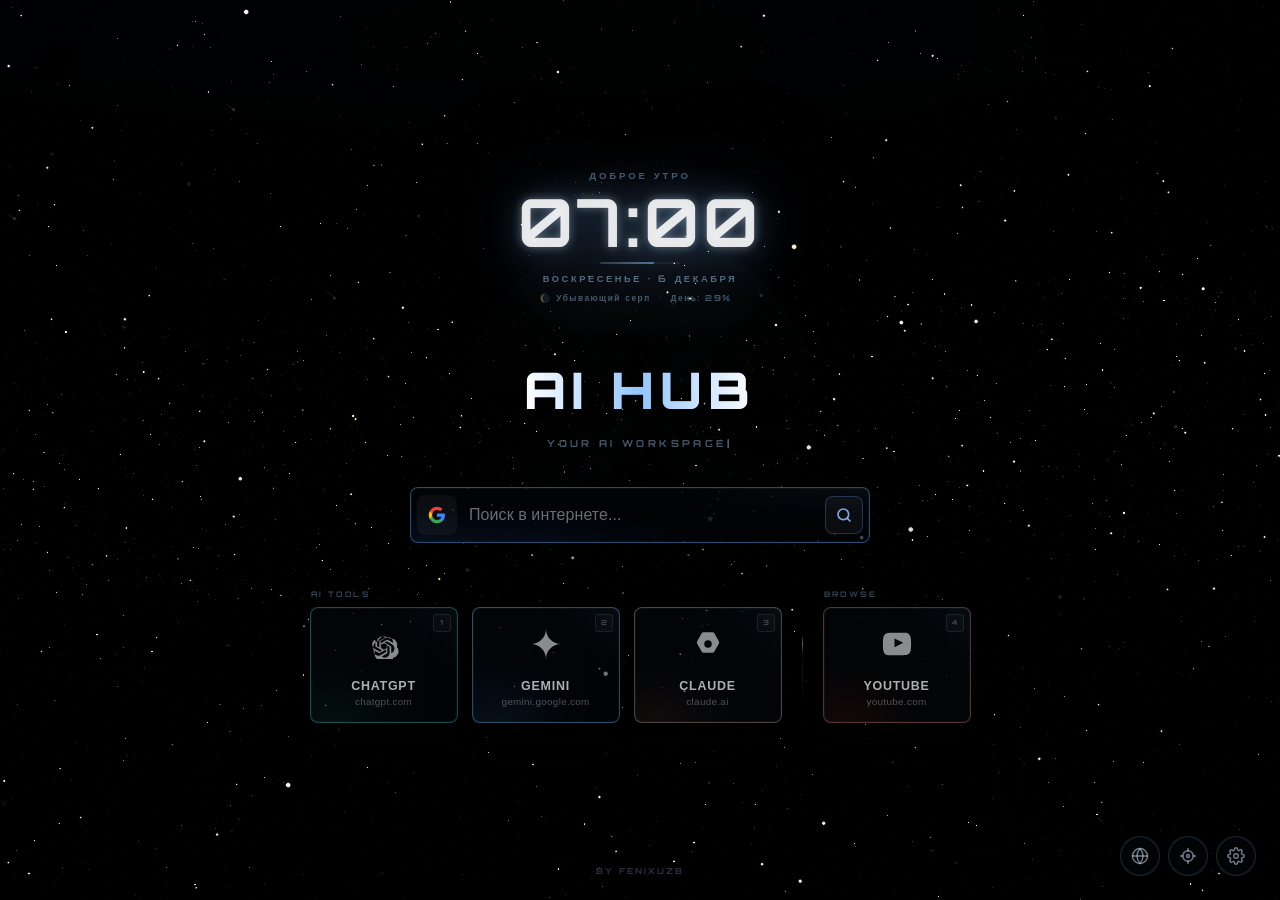
==== commit 3c428356: "Бэкап перед внедрением эффекта акрила и дождя на стекле" ====
--- a/newtab.html
+++ b/newtab.html
@@ -291,7 +291,6 @@
   <div id="settings-panel" class="settings-panel hidden">
     <div class="settings-title">Настройки</div>
     <div class="hdr-debug" id="hdr-debug" aria-live="polite"></div>
-    <label class="settings-toggle"><input type="checkbox" id="set-vignette" checked><span>Виньетка</span></label>
     <label class="settings-toggle"><input type="checkbox" id="set-shooting" checked><span>Звездопад</span></label>
     <div class="settings-range">
       <label class="settings-range-label" for="set-shooting-speed">
@@ -319,6 +318,7 @@
       </label>
       <input type="range" id="set-flight-star-count" class="settings-range-input" min="100" max="2000" step="20" value="520">
     </div>
+    <label class="settings-toggle"><input type="checkbox" id="set-flight-foreground" checked><span>Передний план полёта</span></label>
     <details class="settings-advanced">
       <summary>Детали неба</summary>
       <label class="settings-toggle"><input type="checkbox" id="set-aurora" checked><span>Сияние</span></label>
@@ -377,6 +377,20 @@
       </label>
       <input type="range" id="set-scale" class="settings-range-input" min="0.5" max="1.15" step="0.05" value="1">
     </div>
+    <div class="settings-range">
+      <label class="settings-range-label" for="set-clock-offset-y">
+        <span>Центр часов по Y</span>
+        <span id="set-clock-offset-y-value">0px</span>
+      </label>
+      <input type="range" id="set-clock-offset-y" class="settings-range-input" min="-260" max="260" step="5" value="0">
+    </div>
+    <div class="settings-range">
+      <label class="settings-range-label" for="set-clock-bloom">
+        <span>Bloom часов</span>
+        <span id="set-clock-bloom-value">100%</span>
+      </label>
+      <input type="range" id="set-clock-bloom" class="settings-range-input" min="0" max="2" step="0.05" value="1">
+    </div>
     <div class="settings-divider"></div>
     <div class="settings-range">
       <label class="settings-range-label" for="set-search-width">
--- a/newtab.css
+++ b/newtab.css
@@ -14,6 +14,26 @@
   --yt-color: #ff3333;
   --transition: all 0.25s cubic-bezier(0.2, 0, 0, 1);
   --ui-scale: 1;
+  --clock-offset-y: 0px;
+  --clock-bloom: 1;
+  --clock-bloom-filter-radius-1: 5px;
+  --clock-bloom-filter-radius-2: 16px;
+  --clock-bloom-filter-radius-3: 34px;
+  --clock-bloom-filter-alpha-1: 0.44;
+  --clock-bloom-filter-alpha-2: 0.28;
+  --clock-bloom-filter-alpha-3: 0.14;
+  --clock-bloom-text-radius-1: 5px;
+  --clock-bloom-text-radius-2: 14px;
+  --clock-bloom-text-radius-3: 34px;
+  --clock-bloom-text-alpha-1: 0.36;
+  --clock-bloom-text-alpha-2: 0.28;
+  --clock-bloom-text-alpha-3: 0.12;
+  --clock-bloom-text-peak-radius-1: 7px;
+  --clock-bloom-text-peak-radius-2: 20px;
+  --clock-bloom-text-peak-radius-3: 46px;
+  --clock-bloom-text-peak-alpha-1: 0.52;
+  --clock-bloom-text-peak-alpha-2: 0.38;
+  --clock-bloom-text-peak-alpha-3: 0.18;
   --panel-radius: 8px;
   --acrylic-base: rgba(4, 11, 16, 0.38);
   --acrylic-base-soft: rgba(6, 16, 22, 0.46);
@@ -21,8 +41,8 @@
   --acrylic-border: rgba(103, 159, 181, 0.36);
   --acrylic-border-soft: rgba(97, 150, 171, 0.3);
   --acrylic-shadow: 0 18px 54px rgba(0, 0, 0, 0.52), 0 3px 16px rgba(0, 0, 0, 0.36);
-  --acrylic-inset: inset 0 1px 0 rgba(190, 238, 252, 0.09), inset 0 -1px 0 rgba(0, 0, 0, 0.48), inset 0 0 0 1px rgba(130, 190, 210, 0.04);
-  --acrylic-sheen: linear-gradient(180deg, rgba(173, 226, 244, 0.062), rgba(255, 255, 255, 0.018) 34%, rgba(0, 0, 0, 0.14));
+  --acrylic-inset: inset 0 0 0 1px rgba(130, 190, 210, 0.06);
+  --acrylic-sheen: linear-gradient(180deg, transparent, transparent);
   --canvas-bloom-filter-url: url(#aihub-star-bloom);
   --canvas-bloom-radius: 0;
   --canvas-bloom-opacity: 0;
@@ -51,26 +71,6 @@
 
 .aihub-booting .settings-panel {
   display: none !important;
-}
-
-/* Vignette with breathing */
-body::after {
-  content: "";
-  position: fixed;
-  top: 0; left: 0;
-  width: 100%; height: 100%;
-  box-shadow: inset 0 0 150px rgba(0,0,0,0.9);
-  pointer-events: none;
-  z-index: 2;
-  animation: vignetteBreathe 8s ease-in-out infinite;
-  transition: opacity 0.4s ease;
-}
-
-.no-vignette::after { opacity: 0; }
-
-@keyframes vignetteBreathe {
-  0%, 100% { box-shadow: inset 0 0 150px rgba(0,0,0,0.9); }
-  50%      { box-shadow: inset 0 0 190px rgba(0,0,0,0.95); }
 }
 
 /* Background */
@@ -377,15 +377,8 @@
 
 /* Cursor Spotlight */
 #spotlight {
-  position: fixed;
-  width: 350px; height: 350px;
-  border-radius: 50%;
-  background: radial-gradient(circle, rgba(147, 197, 253, 0.028) 0%, transparent 65%);
-  pointer-events: none;
-  z-index: 1;
-  transform: translate(-50%, -50%);
-  left: 50%; top: 50%;
-  transition: none;
+  display: none;
+  pointer-events: none;
 }
 
 /* Clock */
@@ -396,6 +389,7 @@
   margin-bottom: 1.55rem;
   animation: fadeSlideIn 0.6s ease backwards;
   position: relative;
+  translate: 0 var(--clock-offset-y);
 }
 
 /* Subtle breathing glow halo behind clock */
@@ -405,7 +399,7 @@
   top: 50%; left: 50%;
   transform: translate(-50%, -45%);
   width: 320px; height: 200px;
-  background: radial-gradient(ellipse, rgba(147, 197, 253, 0.04) 0%, transparent 70%);
+  background: radial-gradient(ellipse, rgba(147, 197, 253, 0.1) 0%, transparent 70%);
   border-radius: 50%;
   pointer-events: none;
   animation: clockHalo 6s ease-in-out infinite;
@@ -413,8 +407,8 @@
 }
 
 @keyframes clockHalo {
-  0%, 100% { opacity: 0.5; transform: translate(-50%, -45%) scale(1); }
-  50%      { opacity: 1; transform: translate(-50%, -45%) scale(1.08); }
+  0%, 100% { opacity: 0.08; transform: translate(-50%, -45%) scale(1); }
+  50%      { opacity: 0.1; transform: translate(-50%, -45%) scale(1.06); }
 }
 
 .greeting {
@@ -450,6 +444,10 @@
   letter-spacing: 0.06em;
   color: rgba(255, 255, 255, 0.88);
   line-height: 1;
+  filter:
+    drop-shadow(0 0 var(--clock-bloom-filter-radius-1) rgba(212, 234, 255, var(--clock-bloom-filter-alpha-1)))
+    drop-shadow(0 0 var(--clock-bloom-filter-radius-2) rgba(128, 190, 255, var(--clock-bloom-filter-alpha-2)))
+    drop-shadow(0 0 var(--clock-bloom-filter-radius-3) rgba(64, 140, 255, var(--clock-bloom-filter-alpha-3)));
   animation: clockPulse 2s ease-in-out infinite;
 }
 
@@ -463,9 +461,18 @@
 .colon-dim { opacity: 0.2; }
 
 @keyframes clockPulse {
-  0%   { text-shadow: 0 0 4px rgba(147, 197, 253, 0.05); }
-  50%  { text-shadow: 0 0 12px rgba(147, 197, 253, 0.25), 0 0 30px rgba(0, 102, 255, 0.1); }
-  100% { text-shadow: 0 0 4px rgba(147, 197, 253, 0.05); }
+  0%, 100% {
+    text-shadow:
+      0 0 var(--clock-bloom-text-radius-1) rgba(235, 248, 255, var(--clock-bloom-text-alpha-1)),
+      0 0 var(--clock-bloom-text-radius-2) rgba(147, 197, 253, var(--clock-bloom-text-alpha-2)),
+      0 0 var(--clock-bloom-text-radius-3) rgba(0, 102, 255, var(--clock-bloom-text-alpha-3));
+  }
+  50% {
+    text-shadow:
+      0 0 var(--clock-bloom-text-peak-radius-1) rgba(255, 255, 255, var(--clock-bloom-text-peak-alpha-1)),
+      0 0 var(--clock-bloom-text-peak-radius-2) rgba(147, 197, 253, var(--clock-bloom-text-peak-alpha-2)),
+      0 0 var(--clock-bloom-text-peak-radius-3) rgba(0, 102, 255, var(--clock-bloom-text-peak-alpha-3));
+  }
 }
 
 .clock-date {
@@ -644,8 +651,7 @@
     radial-gradient(120% 180% at 10% 120%, color-mix(in srgb, var(--_sc) 10%, transparent) 0%, transparent 48%),
     radial-gradient(90% 120% at 100% 0%, rgba(145, 207, 229, 0.045) 0%, transparent 50%),
     var(--acrylic-sheen);
-  border: 1px solid var(--acrylic-border-soft);
-  border-top: 2px solid color-mix(in srgb, var(--_sc) 44%, transparent);
+  border: 1px solid color-mix(in srgb, var(--_sc) 28%, var(--acrylic-border-soft));
   backdrop-filter: blur(28px) saturate(155%) contrast(118%) brightness(0.56);
   -webkit-backdrop-filter: blur(28px) saturate(155%) contrast(118%) brightness(0.56);
   box-shadow:
@@ -697,9 +703,7 @@
   pointer-events: none;
   backdrop-filter: blur(18px) saturate(170%) contrast(120%) brightness(0.74);
   -webkit-backdrop-filter: blur(18px) saturate(170%) contrast(120%) brightness(0.74);
-  background:
-    linear-gradient(90deg, rgba(190, 236, 250, 0.055), transparent 12%, transparent 88%, rgba(190, 236, 250, 0.035)),
-    linear-gradient(180deg, rgba(190, 236, 250, 0.04), transparent 32%, rgba(0, 0, 0, 0.18));
+  background: rgba(255, 255, 255, 0.01);
   opacity: 0.62;
 }
 
@@ -710,8 +714,7 @@
 
 .search-form:hover {
   translate: 0 -2px;
-  border-color: rgba(190, 236, 250, 0.16);
-  border-top-color: color-mix(in srgb, var(--_sc) 56%, transparent);
+  border-color: color-mix(in srgb, var(--_sc) 42%, rgba(190, 236, 250, 0.22));
   background-color: var(--acrylic-base-soft);
 }
 .search-form:hover::before { opacity: 0.4; animation-duration: 4s; }
@@ -719,8 +722,7 @@
 .search-form:focus-within {
   translate: 0 -3px;
   background-color: var(--acrylic-base-soft);
-  border-color: rgba(190, 236, 250, 0.2);
-  border-top-color: color-mix(in srgb, var(--_sc) 62%, transparent);
+  border-color: color-mix(in srgb, var(--_sc) 55%, rgba(190, 236, 250, 0.28));
   box-shadow:
     0 24px 66px rgba(0, 0, 0, 0.55),
     0 5px 18px rgba(0, 0, 0, 0.36),
@@ -737,7 +739,7 @@
   cursor: pointer;
   border-radius: 8px;
   background: rgba(255, 255, 255, 0.045);
-  box-shadow: inset 0 1px 0 rgba(255, 255, 255, 0.08);
+  box-shadow: none;
   transition: background 0.2s ease, transform 0.2s ease, box-shadow 0.25s ease;
   position: relative;
 }
@@ -860,7 +862,7 @@
   color: color-mix(in srgb, var(--_sc) 60%, rgba(255, 255, 255, 0.85));
   cursor: pointer;
   margin-left: 2px;
-  box-shadow: 0 1px 0 rgba(255, 255, 255, 0.04) inset;
+  box-shadow: none;
   transition: transform 0.2s cubic-bezier(0.2, 0.8, 0.2, 1),
               box-shadow 0.3s ease,
               background 0.25s ease,
@@ -872,9 +874,7 @@
   background: color-mix(in srgb, var(--_sc) 12%, rgba(255, 255, 255, 0.06));
   border-color: color-mix(in srgb, var(--_sc) 38%, transparent);
   color: #fff;
-  box-shadow:
-    0 4px 16px color-mix(in srgb, var(--_sc) 22%, transparent),
-    0 1px 0 rgba(255, 255, 255, 0.08) inset;
+  box-shadow: 0 4px 16px color-mix(in srgb, var(--_sc) 22%, transparent);
 }
 .search-btn:active { transform: scale(0.94); }
 
@@ -1165,9 +1165,7 @@
     radial-gradient(110% 130% at 16% 108%, color-mix(in srgb, var(--brand-color, #93c5fd) 8%, transparent) 0%, transparent 50%),
     radial-gradient(90% 120% at 100% 0%, rgba(145, 207, 229, 0.035) 0%, transparent 50%),
     var(--acrylic-sheen);
-  border: 1px solid var(--acrylic-border-soft);
-  border-top: 2px solid;
-  border-top-color: color-mix(in srgb, var(--brand-color, rgba(147, 197, 253, 0.55)) 42%, transparent);
+  border: 1px solid color-mix(in srgb, var(--brand-color, rgba(147, 197, 253, 0.55)) 24%, var(--acrylic-border-soft));
   border-radius: var(--panel-radius);
   font-family: -apple-system, BlinkMacSystemFont, "Segoe UI", Roboto, sans-serif;
   cursor: pointer;
@@ -1190,16 +1188,14 @@
   pointer-events: none;
   backdrop-filter: blur(18px) saturate(170%) contrast(120%) brightness(0.74);
   -webkit-backdrop-filter: blur(18px) saturate(170%) contrast(120%) brightness(0.74);
-  background:
-    linear-gradient(120deg, rgba(190, 236, 250, 0.12), rgba(190, 236, 250, 0.035) 28%, transparent 58%),
-    linear-gradient(180deg, rgba(190, 236, 250, 0.05), transparent 38%, rgba(0, 0, 0, 0.14));
+  background: rgba(255, 255, 255, 0.015);
   opacity: 0.52;
 }
 
-#open-chatgpt { border-top-color: color-mix(in srgb, var(--gpt-color) 42%, transparent); }
-#open-gemini  { border-top-color: color-mix(in srgb, var(--gemini-color) 42%, transparent); }
-#open-claude  { border-top-color: color-mix(in srgb, var(--claude-color) 42%, transparent); }
-#open-youtube { border-top-color: color-mix(in srgb, var(--yt-color) 42%, transparent); }
+#open-chatgpt { border-color: color-mix(in srgb, var(--gpt-color) 24%, var(--acrylic-border-soft)); }
+#open-gemini  { border-color: color-mix(in srgb, var(--gemini-color) 24%, var(--acrylic-border-soft)); }
+#open-claude  { border-color: color-mix(in srgb, var(--claude-color) 24%, var(--acrylic-border-soft)); }
+#open-youtube { border-color: color-mix(in srgb, var(--yt-color) 24%, var(--acrylic-border-soft)); }
 
 /* Cascade animation — delay set inline by JS based on visible order */
 .btn-wrap { animation: fadeSlideIn 0.5s ease backwards; animation-delay: 0.40s; }
@@ -1973,15 +1969,16 @@
   .btn-group { width: 100%; max-width: 300px; align-items: stretch; }
   .btn-row { flex-direction: column; gap: 10px; }
   .group-sep { width: 80px; height: 1px; background: linear-gradient(to right, transparent, rgba(255,255,255,0.1), transparent); margin-bottom: 0; align-self: center; }
-  .button { width: 100%; flex-direction: row; height: 60px; padding: 0 1.25rem; justify-content: flex-start; border-top: 1px solid; border-left: 2px solid; border-radius: 0 8px 8px 0; gap: 12px; }
   .button {
-    border-left-color: var(--brand-color, rgba(147, 197, 253, 0.55));
-    border-top-color: rgba(255,255,255,0.07);
+    width: 100%;
+    flex-direction: row;
+    height: 60px;
+    padding: 0 1.25rem;
+    justify-content: flex-start;
+    border: 1px solid color-mix(in srgb, var(--brand-color, rgba(147, 197, 253, 0.55)) 24%, var(--acrylic-border-soft));
+    border-radius: var(--panel-radius);
+    gap: 12px;
   }
-  #open-chatgpt { border-left-color: var(--gpt-color); border-top-color: rgba(255,255,255,0.07); }
-  #open-gemini  { border-left-color: var(--gemini-color); border-top-color: rgba(255,255,255,0.07); }
-  #open-claude  { border-left-color: var(--claude-color); border-top-color: rgba(255,255,255,0.07); }
-  #open-youtube { border-left-color: var(--yt-color); border-top-color: rgba(255,255,255,0.07); }
   .button svg { width: 20px; height: 20px; margin-top: 0; }
   .icon-glow {
     top: 50%;
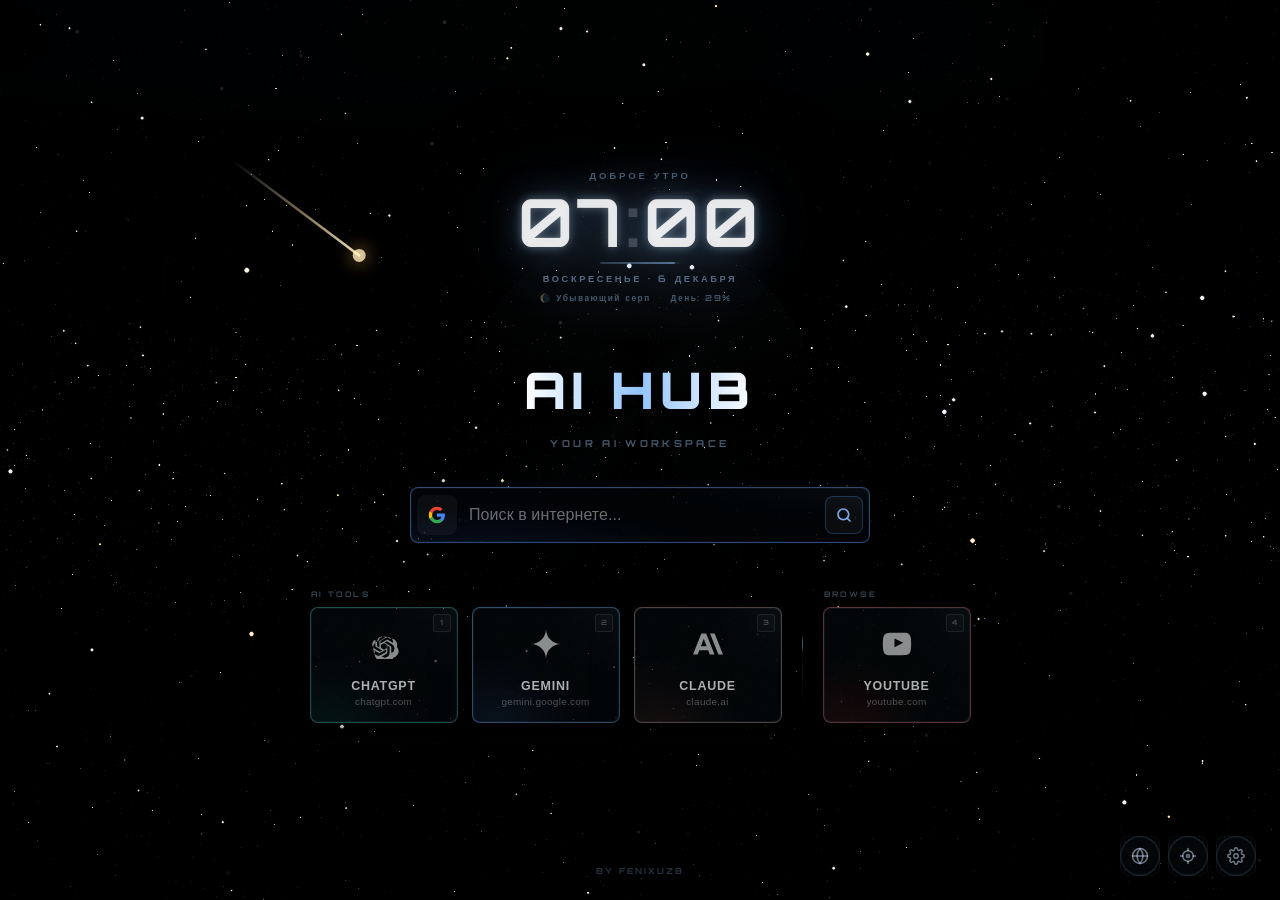
==== commit 2f89b796: "Backup: Glass refraction, rain effect, acrylic noise, and Claude icon update" ====
--- a/newtab.html
+++ b/newtab.html
@@ -51,6 +51,7 @@
   <canvas id="real-sky-canvas"></canvas>
   <canvas id="webgpu-stars-canvas"></canvas>
   <canvas id="bloom-canvas"></canvas>
+  <canvas id="rain-glass-canvas"></canvas>
   <div id="bg-dim"></div>
   <div id="aurora"></div>
   <div id="spotlight"></div>
@@ -173,7 +174,7 @@
 
             <div class="icon-glow"></div>
             <svg viewBox="0 0 24 24" fill="currentColor">
-              <path d="M15.7 2.5H8.3c-.5 0-1 .27-1.3.75L3.25 10c-.27.46-.27 1.04 0 1.5L7 18.25c.27.46.77.75 1.3.75h7.4c.5 0 1-.27 1.3-.75l3.75-6.75c.27-.46.27-1.04 0-1.5L17 3.25c-.27-.46-.77-.75-1.3-.75zM12 15a3 3 0 110-6 3 3 0 010 6z"/>
+              <path d="M17.3041 3.541h-3.6718l6.696 16.918H24Zm-10.6082 0L0 20.459h3.7442l1.3693-3.5527h7.0052l1.3693 3.5528h3.7442L10.5363 3.5409Zm-.3712 10.2232 2.2914-5.9456 2.2914 5.9456Z"/>
             </svg>
             <span class="btn-name">Claude</span>
             <span class="btn-url">claude.ai</span>
@@ -345,6 +346,7 @@
       </div>
       <label class="settings-toggle"><input type="checkbox" id="set-acrylic" checked><span>Акрил</span></label>
       <label class="settings-toggle"><input type="checkbox" id="set-refraction" checked><span>Преломление</span></label>
+      <label class="settings-toggle"><input type="checkbox" id="set-rain"><span>Дождь на стекле</span></label>
     </details>
     <details class="settings-advanced settings-tools">
       <summary>Нейросети на экране</summary>
--- a/newtab.css
+++ b/newtab.css
@@ -229,6 +229,51 @@
 
 .glass-refraction-layer.hidden { opacity: 0; }
 
+#rain-glass-canvas {
+  position: fixed;
+  inset: 0;
+  width: 100vw;
+  height: 100vh;
+  pointer-events: none;
+  z-index: 2;
+  opacity: 0;
+  backdrop-filter: blur(18px) brightness(0.72) saturate(1.25);
+  transition: opacity 0.6s cubic-bezier(0.16, 1, 0.3, 1);
+}
+body.rain-enabled #rain-glass-canvas {
+  opacity: 1;
+}
+
+/* Acrylic Noise (микрозернистость) */
+.search-form::before,
+.settings-panel::before,
+.buttons .button::before,
+.focus-mode-tabs::before,
+.focus-action::before,
+.focus-toast::before,
+.tooltip::before,
+.bottom-buttons .icon-button::before {
+  content: "";
+  position: absolute;
+  inset: 0;
+  border-radius: inherit;
+  pointer-events: none;
+  background-image: url("data:image/svg+xml,%3Csvg viewBox='0 0 250 250' xmlns='http://www.w3.org/2000/svg'%3E%3Cfilter id='noiseFilter'%3E%3CfeTurbulence type='fractalNoise' baseFrequency='0.8' numOctaves='3' stitchTiles='stitch'/%3E%3C/filter%3E%3Crect width='100%25' height='100%25' filter='url(%23noiseFilter)' opacity='0.022'/%3E%3C/svg%3E");
+  z-index: 0;
+  mix-blend-mode: overlay;
+}
+
+body.no-acrylic .search-form::before,
+body.no-acrylic .settings-panel::before,
+body.no-acrylic .buttons .button::before,
+body.no-acrylic .focus-mode-tabs::before,
+body.no-acrylic .focus-action::before,
+body.no-acrylic .focus-toast::before,
+body.no-acrylic .tooltip::before,
+body.no-acrylic .bottom-buttons .icon-button::before {
+  display: none !important;
+}
+
 .cosmic-depth-layer {
   position: fixed;
   inset: 0;
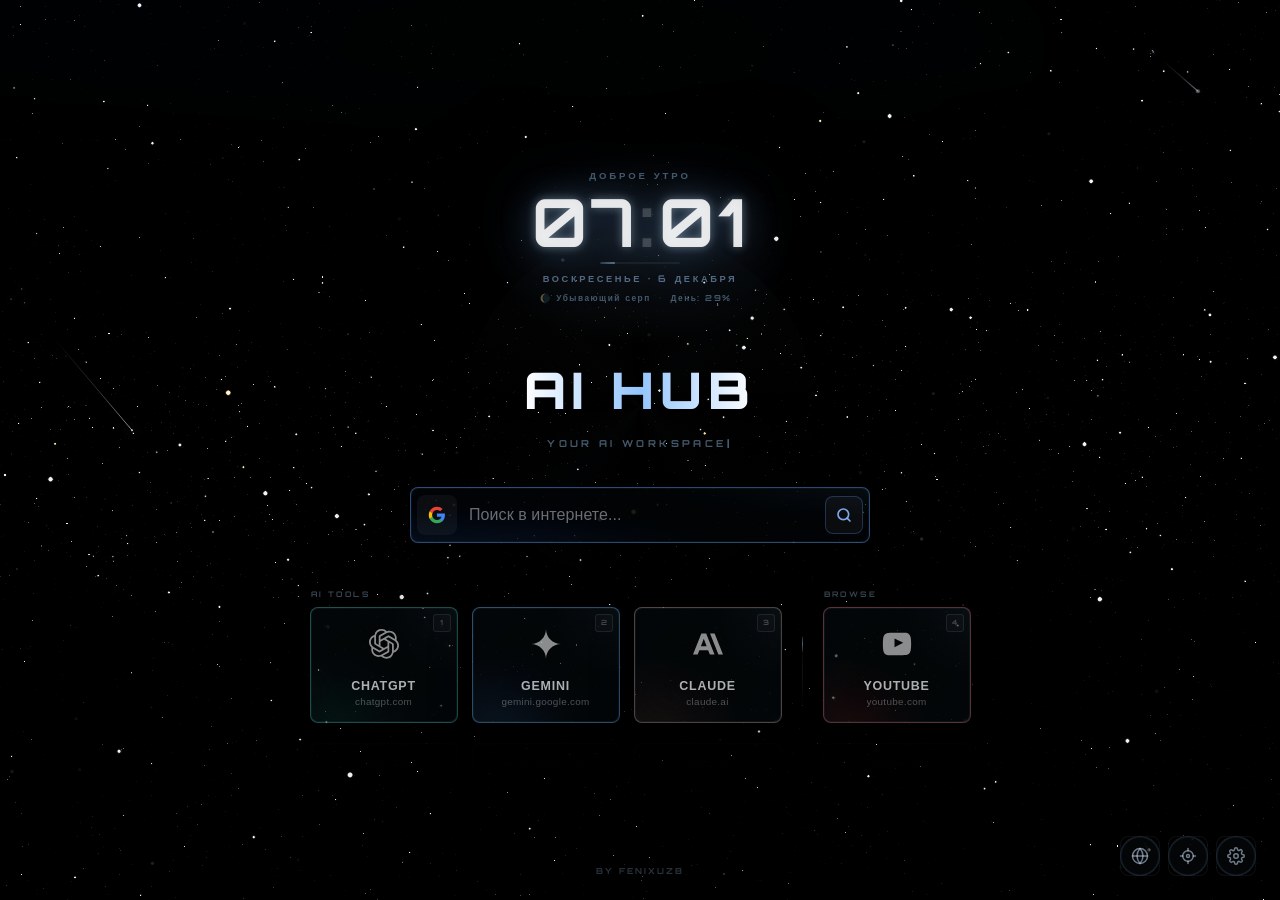
==== commit 72111802: "Update ChatGPT icon to clean LobeHub SVG in newtab.html" ====
--- a/newtab.html
+++ b/newtab.html
@@ -152,7 +152,7 @@
 
             <div class="icon-glow"></div>
             <svg viewBox="0 0 24 24" fill="currentColor">
-              <path d="M22.28 14.37a5.1 5.1 0 00-.44-4.22 5.17 5.17 0 00-5.58-2.47 5.1 5.1 0 00-3.83-1.7 5.17 5.17 0 00-4.95 3.63 5.1 5.1 0 00-3.41 2.47 5.17 5.17 0 00.63 6.05 5.1 5.1 0 00.44 4.22 5.17 5.17 0 005.58 2.47 5.1 5.1 0 003.83 1.7 5.17 5.17 0 004.95-3.63 5.1 5.1 0 003.41-2.47 5.17 5.17 0 00-.63-6.05zM12.56 23a3.87 3.87 0 01-2.49-.91l.12-.07 4.14-2.39a.67.67 0 00.34-.59v-5.83l1.75 1.01a.06.06 0 01.03.05v4.83A3.89 3.89 0 0112.56 23zM4.19 19.43a3.87 3.87 0 01-.46-2.6l.12.07 4.14 2.39a.68.68 0 00.68 0l5.06-2.92v2.02a.06.06 0 01-.03.05l-4.19 2.42a3.89 3.89 0 01-5.32-1.43zM3.1 10.39a3.87 3.87 0 012.03-1.7v4.92a.67.67 0 00.34.59l5.06 2.92-1.75 1.01a.06.06 0 01-.06 0l-4.19-2.42A3.89 3.89 0 013.1 10.39zm14.37 3.35l-5.06-2.92 1.75-1.01a.06.06 0 01.06 0l4.19 2.42a3.89 3.89 0 01-.6 7.02v-4.92a.67.67 0 00-.34-.59zm1.74-2.62l-.12-.07-4.14-2.39a.68.68 0 00-.68 0l-5.06 2.92V9.56a.06.06 0 01.03-.05l4.19-2.42a3.89 3.89 0 015.78 4.03zM8.26 14.74l-1.75-1.01a.06.06 0 01-.03-.05V9.85a3.89 3.89 0 016.38-2.98l-.12.07-4.14 2.39a.67.67 0 00-.34.59zm.95-2.05L12 11.39l2.25 1.3v2.6L12 16.59l-2.25-1.3z"/>
+              <path d="M9.205 8.658v-2.26c0-.19.072-.333.238-.428l4.543-2.616c.619-.357 1.356-.523 2.117-.523 2.854 0 4.662 2.212 4.662 4.566 0 .167 0 .357-.024.547l-4.71-2.759a.797.797 0 00-.856 0l-5.97 3.473zm10.609 8.8V12.06c0-.333-.143-.57-.429-.737l-5.97-3.473 1.95-1.118a.433.433 0 01.476 0l4.543 2.617c1.309.76 2.189 2.378 2.189 3.948 0 1.808-1.07 3.473-2.76 4.163zM7.802 12.703l-1.95-1.142c-.167-.095-.239-.238-.239-.428V5.899c0-2.545 1.95-4.472 4.591-4.472 1 0 1.927.333 2.712.928L8.23 5.067c-.285.166-.428.404-.428.737v6.898zM12 15.128l-2.795-1.57v-3.33L12 8.658l2.795 1.57v3.33L12 15.128zm1.796 7.23c-1 0-1.927-.332-2.712-.927l4.686-2.712c.285-.166.428-.404.428-.737v-6.898l1.974 1.142c.167.095.238.238.238.428v5.233c0 2.545-1.974 4.472-4.614 4.472zm-5.637-5.303l-4.544-2.617c-1.308-.761-2.188-2.378-2.188-3.948A4.482 4.482 0 014.21 6.327v5.423c0 .333.143.571.428.738l5.947 3.449-1.95 1.118a.432.432 0 01-.476 0zm-.262 3.9c-2.688 0-4.662-2.021-4.662-4.519 0-.19.024-.38.047-.57l4.686 2.71c.286.167.571.167.856 0l5.97-3.448v2.26c0 .19-.07.333-.237.428l-4.543 2.616c-.619.357-1.356.523-2.117.523zm5.899 2.83a5.947 5.947 0 005.827-4.756C22.287 18.339 24 15.84 24 13.296c0-1.665-.713-3.282-1.998-4.448.119-.5.19-.999.19-1.498 0-3.401-2.759-5.947-5.946-5.947-.642 0-1.26.095-1.88.31A5.962 5.962 0 0010.205 0a5.947 5.947 0 00-5.827 4.757C1.713 5.447 0 7.945 0 10.49c0 1.666.713 3.283 1.998 4.448-.119.5-.19 1-.19 1.499 0 3.401 2.759 5.946 5.946 5.946.642 0 1.26-.095 1.88-.309a5.96 5.96 0 004.162 1.713z"/>
             </svg>
             <span class="btn-name">ChatGPT</span>
             <span class="btn-url">chatgpt.com</span>
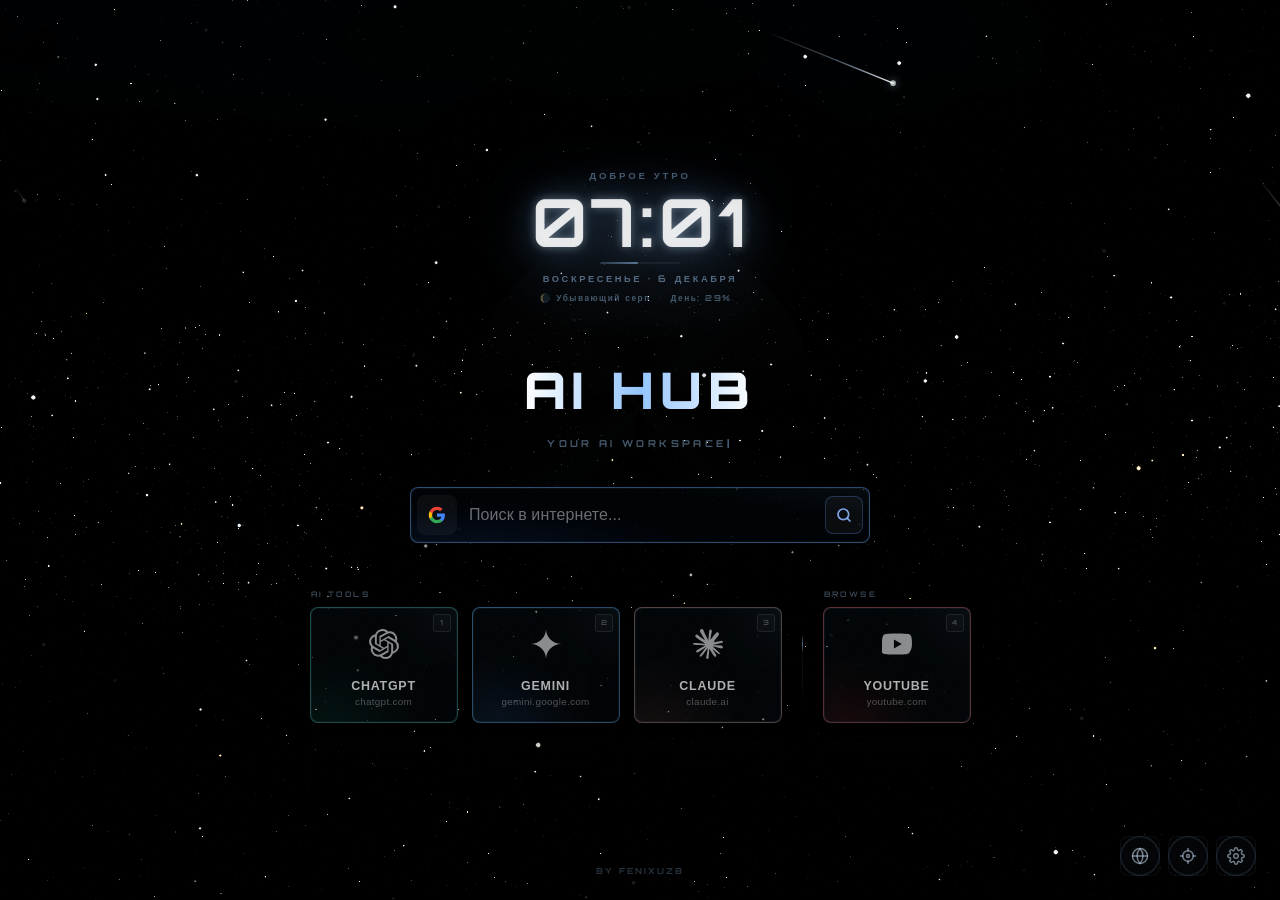
==== commit ce880d1b: "Update SVGs for ChatGPT, Gemini, Claude, and YouTube with official brand assets" ====
--- a/newtab.html
+++ b/newtab.html
@@ -152,7 +152,7 @@
 
             <div class="icon-glow"></div>
             <svg viewBox="0 0 24 24" fill="currentColor">
-              <path d="M9.205 8.658v-2.26c0-.19.072-.333.238-.428l4.543-2.616c.619-.357 1.356-.523 2.117-.523 2.854 0 4.662 2.212 4.662 4.566 0 .167 0 .357-.024.547l-4.71-2.759a.797.797 0 00-.856 0l-5.97 3.473zm10.609 8.8V12.06c0-.333-.143-.57-.429-.737l-5.97-3.473 1.95-1.118a.433.433 0 01.476 0l4.543 2.617c1.309.76 2.189 2.378 2.189 3.948 0 1.808-1.07 3.473-2.76 4.163zM7.802 12.703l-1.95-1.142c-.167-.095-.239-.238-.239-.428V5.899c0-2.545 1.95-4.472 4.591-4.472 1 0 1.927.333 2.712.928L8.23 5.067c-.285.166-.428.404-.428.737v6.898zM12 15.128l-2.795-1.57v-3.33L12 8.658l2.795 1.57v3.33L12 15.128zm1.796 7.23c-1 0-1.927-.332-2.712-.927l4.686-2.712c.285-.166.428-.404.428-.737v-6.898l1.974 1.142c.167.095.238.238.238.428v5.233c0 2.545-1.974 4.472-4.614 4.472zm-5.637-5.303l-4.544-2.617c-1.308-.761-2.188-2.378-2.188-3.948A4.482 4.482 0 014.21 6.327v5.423c0 .333.143.571.428.738l5.947 3.449-1.95 1.118a.432.432 0 01-.476 0zm-.262 3.9c-2.688 0-4.662-2.021-4.662-4.519 0-.19.024-.38.047-.57l4.686 2.71c.286.167.571.167.856 0l5.97-3.448v2.26c0 .19-.07.333-.237.428l-4.543 2.616c-.619.357-1.356.523-2.117.523zm5.899 2.83a5.947 5.947 0 005.827-4.756C22.287 18.339 24 15.84 24 13.296c0-1.665-.713-3.282-1.998-4.448.119-.5.19-.999.19-1.498 0-3.401-2.759-5.947-5.946-5.947-.642 0-1.26.095-1.88.31A5.962 5.962 0 0010.205 0a5.947 5.947 0 00-5.827 4.757C1.713 5.447 0 7.945 0 10.49c0 1.666.713 3.283 1.998 4.448-.119.5-.19 1-.19 1.499 0 3.401 2.759 5.946 5.946 5.946.642 0 1.26-.095 1.88-.309a5.96 5.96 0 004.162 1.713z"/>
+              <path d="M22.2819 9.8211a5.9847 5.9847 0 0 0-.5157-4.9108 6.0462 6.0462 0 0 0-6.5098-2.9A6.0651 6.0651 0 0 0 4.9807 4.1818a5.9847 5.9847 0 0 0-3.9977 2.9 6.0462 6.0462 0 0 0 .7427 7.0966 5.98 5.98 0 0 0 .511 4.9107 6.051 6.051 0 0 0 6.5146 2.9001A5.9847 5.9847 0 0 0 13.2599 24a6.0557 6.0557 0 0 0 5.7718-4.2058 5.9894 5.9894 0 0 0 3.9977-2.9001 6.0557 6.0557 0 0 0-.7475-7.0729zm-9.022 12.6081a4.4755 4.4755 0 0 1-2.8764-1.0408l.1419-.0804 4.7783-2.7582a.7948.7948 0 0 0 .3927-.6813v-6.7369l2.02 1.1686a.071.071 0 0 1 .038.052v5.5826a4.504 4.504 0 0 1-4.4945 4.4944zm-9.6607-4.1254a4.4708 4.4708 0 0 1-.5346-3.0137l.142.0852 4.783 2.7582a.7712.7712 0 0 0 .7806 0l5.8428-3.3685v2.3324a.0804.0804 0 0 1-.0332.0615L9.74 19.9502a4.4992 4.4992 0 0 1-6.1408-1.6464zM2.3408 7.8956a4.485 4.485 0 0 1 2.3655-1.9728V11.6a.7664.7664 0 0 0 .3879.6765l5.8144 3.3543-2.0201 1.1685a.0757.0757 0 0 1-.071 0l-4.8303-2.7865A4.504 4.504 0 0 1 2.3408 7.872zm16.5963 3.8558L13.1038 8.364 15.1192 7.2a.0757.0757 0 0 1 .071 0l4.8303 2.7913a4.4944 4.4944 0 0 1-.6765 8.1042v-5.6772a.79.79 0 0 0-.407-.667zm2.0107-3.0231l-.142-.0852-4.7735-2.7818a.7759.7759 0 0 0-.7854 0L9.409 9.2297V6.8974a.0662.0662 0 0 1 .0284-.0615l4.8303-2.7866a4.4992 4.4992 0 0 1 6.6802 4.66zM8.3065 12.863l-2.02-1.1638a.0804.0804 0 0 1-.038-.0567V6.0742a4.4992 4.4992 0 0 1 7.3757-3.4537l-.142.0805L8.704 5.459a.7948.7948 0 0 0-.3927.6813zm1.0976-2.3654l2.602-1.4998 2.6069 1.4998v2.9994l-2.5974 1.4997-2.6067-1.4997Z"/>
             </svg>
             <span class="btn-name">ChatGPT</span>
             <span class="btn-url">chatgpt.com</span>
@@ -163,7 +163,7 @@
 
             <div class="icon-glow"></div>
             <svg viewBox="0 0 24 24" fill="currentColor">
-              <path d="M12 0c0 6.627-5.373 12-12 12 6.627 0 12 5.373 12 12 0-6.627 5.373-12 12-12-6.627 0-12-5.373-12-12z"/>
+              <path d="M11.04 19.32Q12 21.51 12 24q0-2.49.93-4.68.96-2.19 2.58-3.81t3.81-2.55Q21.51 12 24 12q-2.49 0-4.68-.93a12.3 12.3 0 0 1-3.81-2.58 12.3 12.3 0 0 1-2.58-3.81Q12 2.49 12 0q0 2.49-.96 4.68-.93 2.19-2.55 3.81a12.3 12.3 0 0 1-3.81 2.58Q2.49 12 0 12q2.49 0 4.68.96 2.19.93 3.81 2.55t2.55 3.81"/>
             </svg>
             <span class="btn-name">Gemini</span>
             <span class="btn-url">gemini.google.com</span>
@@ -174,7 +174,7 @@
 
             <div class="icon-glow"></div>
             <svg viewBox="0 0 24 24" fill="currentColor">
-              <path d="M17.3041 3.541h-3.6718l6.696 16.918H24Zm-10.6082 0L0 20.459h3.7442l1.3693-3.5527h7.0052l1.3693 3.5528h3.7442L10.5363 3.5409Zm-.3712 10.2232 2.2914-5.9456 2.2914 5.9456Z"/>
+              <path d="m4.7144 15.9555 4.7174-2.6471.079-.2307-.079-.1275h-.2307l-.7893-.0486-2.6956-.0729-2.3375-.0971-2.2646-.1214-.5707-.1215-.5343-.7042.0546-.3522.4797-.3218.686.0608 1.5179.1032 2.2767.1578 1.6514.0972 2.4468.255h.3886l.0546-.1579-.1336-.0971-.1032-.0972L6.973 9.8356l-2.55-1.6879-1.3356-.9714-.7225-.4918-.3643-.4614-.1578-1.0078.6557-.7225.8803.0607.2246.0607.8925.686 1.9064 1.4754 2.4893 1.8336.3643.3035.1457-.1032.0182-.0728-.164-.2733-1.3539-2.4467-1.445-2.4893-.6435-1.032-.17-.6194c-.0607-.255-.1032-.4674-.1032-.7285L6.287.1335 6.6997 0l.9957.1336.419.3642.6192 1.4147 1.0018 2.2282 1.5543 3.0296.4553.8985.2429.8318.091.255h.1579v-.1457l.1275-1.706.2368-2.0947.2307-2.6957.0789-.7589.3764-.9107.7468-.4918.5828.2793.4797.686-.0668.4433-.2853 1.8517-.5586 2.9021-.3643 1.9429h.2125l.2429-.2429.9835-1.3053 1.6514-2.0643.7286-.8196.85-.9046.5464-.4311h1.0321l.759 1.1293-.34 1.1657-1.0625 1.3478-.8804 1.1414-1.2628 1.7-.7893 1.36.0729.1093.1882-.0183 2.8535-.607 1.5421-.2794 1.8396-.3157.8318.3886.091.3946-.3278.8075-1.967.4857-2.3072.4614-3.4364.8136-.0425.0304.0486.0607 1.5482.1457.6618.0364h1.621l3.0175.2247.7892.522.4736.6376-.079.4857-1.2142.6193-1.6393-.3886-3.825-.9107-1.3113-.3279h-.1822v.1093l1.0929 1.0686 2.0035 1.8092 2.5075 2.3314.1275.5768-.3218.4554-.34-.0486-2.2039-1.6575-.85-.7468-1.9246-1.621h-.1275v.17l.4432.6496 2.3436 3.5214.1214 1.0807-.17.3521-.6071.2125-.6679-.1214-1.3721-1.9246L14.38 17.959l-1.1414-1.9428-.1397.079-.674 7.2552-.3156.3703-.7286.2793-.6071-.4614-.3218-.7468.3218-1.4753.3886-1.9246.3157-1.53.2853-1.9004.17-.6314-.0121-.0425-.1397.0182-1.4328 1.9672-2.1796 2.9446-1.7243 1.8456-.4128.164-.7164-.3704.0667-.6618.4008-.5889 2.386-3.0357 1.4389-1.882.929-1.0868-.0062-.1579h-.0546l-6.3385 4.1164-1.1293.1457-.4857-.4554.0608-.7467.2307-.2429 1.9064-1.3114Z"/>
             </svg>
             <span class="btn-name">Claude</span>
             <span class="btn-url">claude.ai</span>
@@ -276,7 +276,7 @@
 
             <div class="icon-glow"></div>
             <svg viewBox="0 0 24 24" fill="currentColor">
-              <path d="M23 7s-.3-1.9-1.2-2.7c-1.1-1.2-2.4-1.2-3-1.3C16.4 3 12 3 12 3s-4.4 0-6.8.1c-.6.1-1.9.1-3 1.3C1.3 5.2 1 7 1 7S.7 9.1.7 11.2v1.6C.7 14.9 1 17 1 17s.3 1.9 1.2 2.7c1.1 1.2 2.6 1.1 3.3 1.2C7.5 21 12 21 12 21s4.4 0 6.8-.2c.6-.1 1.9-.1 3-1.3.9-.8 1.2-2.7 1.2-2.7s.3-2.1.3-4.2v-1.6C23.3 9.1 23 7 23 7zm-13 7.5v-7l7 3.5-7 3.5z"/>
+              <path d="M23.498 6.186a3.016 3.016 0 0 0-2.122-2.136C19.505 3.545 12 3.545 12 3.545s-7.505 0-9.377.505A3.017 3.017 0 0 0 .502 6.186C0 8.07 0 12 0 12s0 3.93-.502 5.814a3.016 3.016 0 0 0 2.122 2.136c1.871.505 9.376.505 9.376.505s7.505 0 9.377-.505a3.015 3.015 0 0 0 2.122-2.136C24 15.93 24 12 24 12s0-3.93-.502-5.814zM9.545 15.568V8.432L15.818 12l-6.273 3.568z"/>
             </svg>
             <span class="btn-name">YouTube</span>
             <span class="btn-url">youtube.com</span>
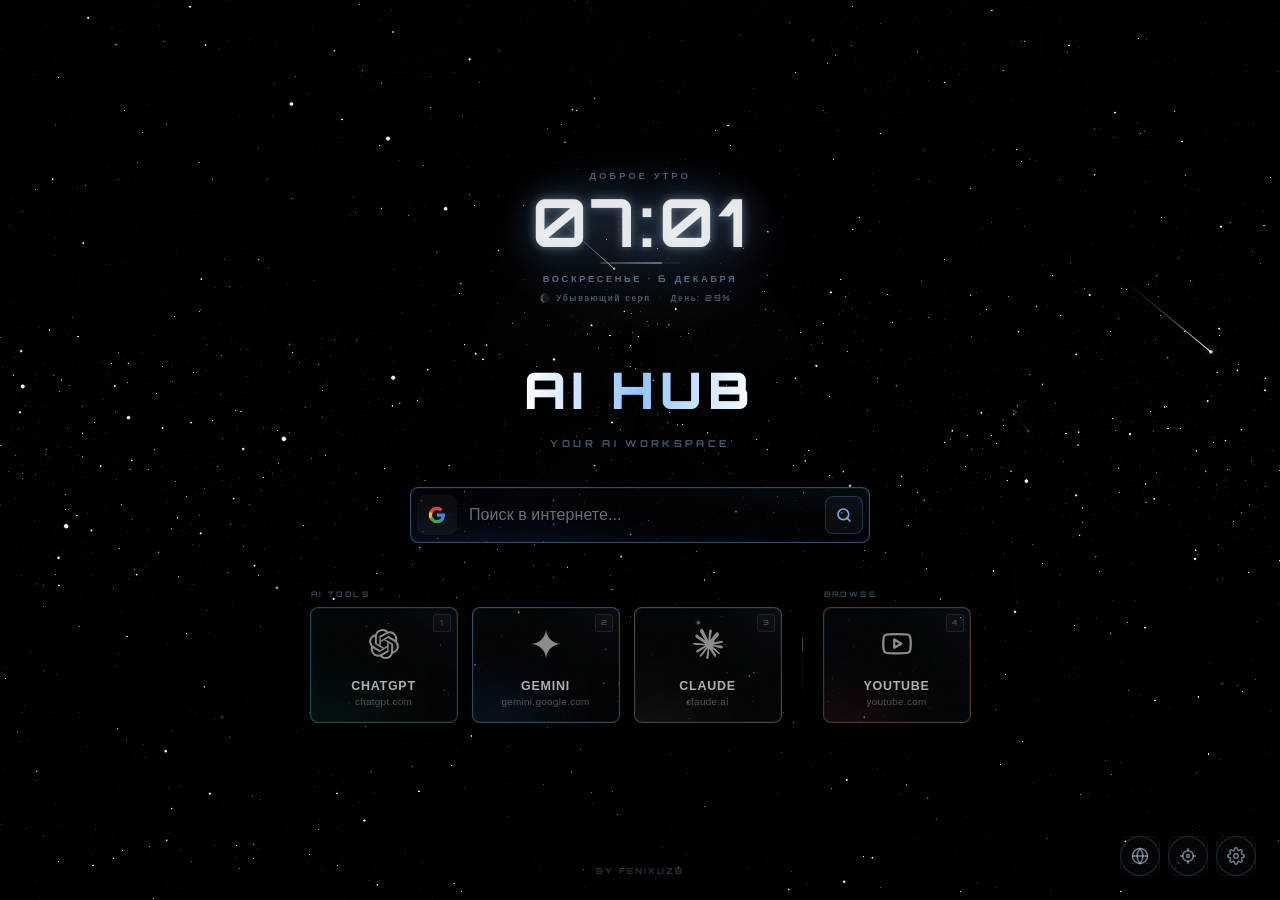
==== commit 610ee6db: "Change YouTube icon to outline Feather style for visual consistency" ====
--- a/newtab.html
+++ b/newtab.html
@@ -275,8 +275,9 @@
             <span class="kbd-hint">0</span>
 
             <div class="icon-glow"></div>
-            <svg viewBox="0 0 24 24" fill="currentColor">
-              <path d="M23.498 6.186a3.016 3.016 0 0 0-2.122-2.136C19.505 3.545 12 3.545 12 3.545s-7.505 0-9.377.505A3.017 3.017 0 0 0 .502 6.186C0 8.07 0 12 0 12s0 3.93-.502 5.814a3.016 3.016 0 0 0 2.122 2.136c1.871.505 9.376.505 9.376.505s7.505 0 9.377-.505a3.015 3.015 0 0 0 2.122-2.136C24 15.93 24 12 24 12s0-3.93-.502-5.814zM9.545 15.568V8.432L15.818 12l-6.273 3.568z"/>
+            <svg viewBox="0 0 24 24" fill="none" stroke="currentColor" stroke-width="1.8" stroke-linecap="round" stroke-linejoin="round">
+              <path d="M22.54 6.42a2.78 2.78 0 0 0-1.94-2C18.88 4 12 4 12 4s-6.88 0-8.6.46a2.78 2.78 0 0 0-1.94 2A29 29 0 0 0 1 11.75a29 29 0 0 0 .46 5.33A2.78 2.78 0 0 0 3.4 19c1.72.46 8.6.46 8.6.46s6.88 0 8.6-.46a2.78 2.78 0 0 0 1.94-2 29 29 0 0 0 .46-5.33 29 29 0 0 0-.46-5.33z"/>
+              <polygon points="9.75 15.02 15.5 11.75 9.75 8.48 9.75 15.02"/>
             </svg>
             <span class="btn-name">YouTube</span>
             <span class="btn-url">youtube.com</span>
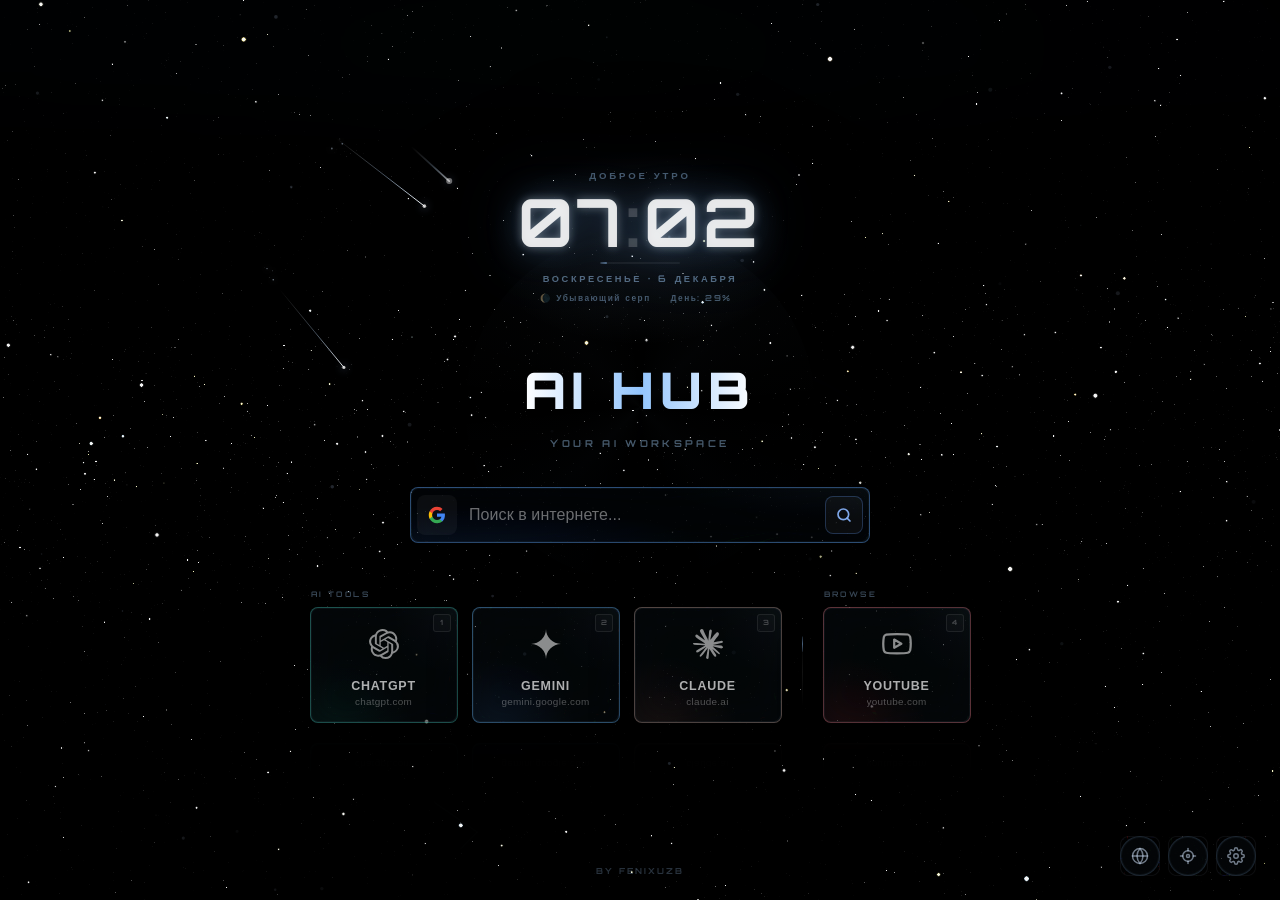
==== commit b2976651: "Rename extension to Fenix AstroTab and write premium README.md" ====
--- a/newtab.html
+++ b/newtab.html
@@ -5,7 +5,7 @@
   <meta name="theme-color" content="#05070a">
   <meta name="color-scheme" content="dark">
   <meta name="viewport" content="width=device-width, initial-scale=1">
-  <title>AI Hub</title>
+  <title>Fenix AstroTab</title>
 
   <link rel="preconnect" href="https://fonts.googleapis.com">
   <link rel="preconnect" href="https://fonts.gstatic.com" crossorigin>
